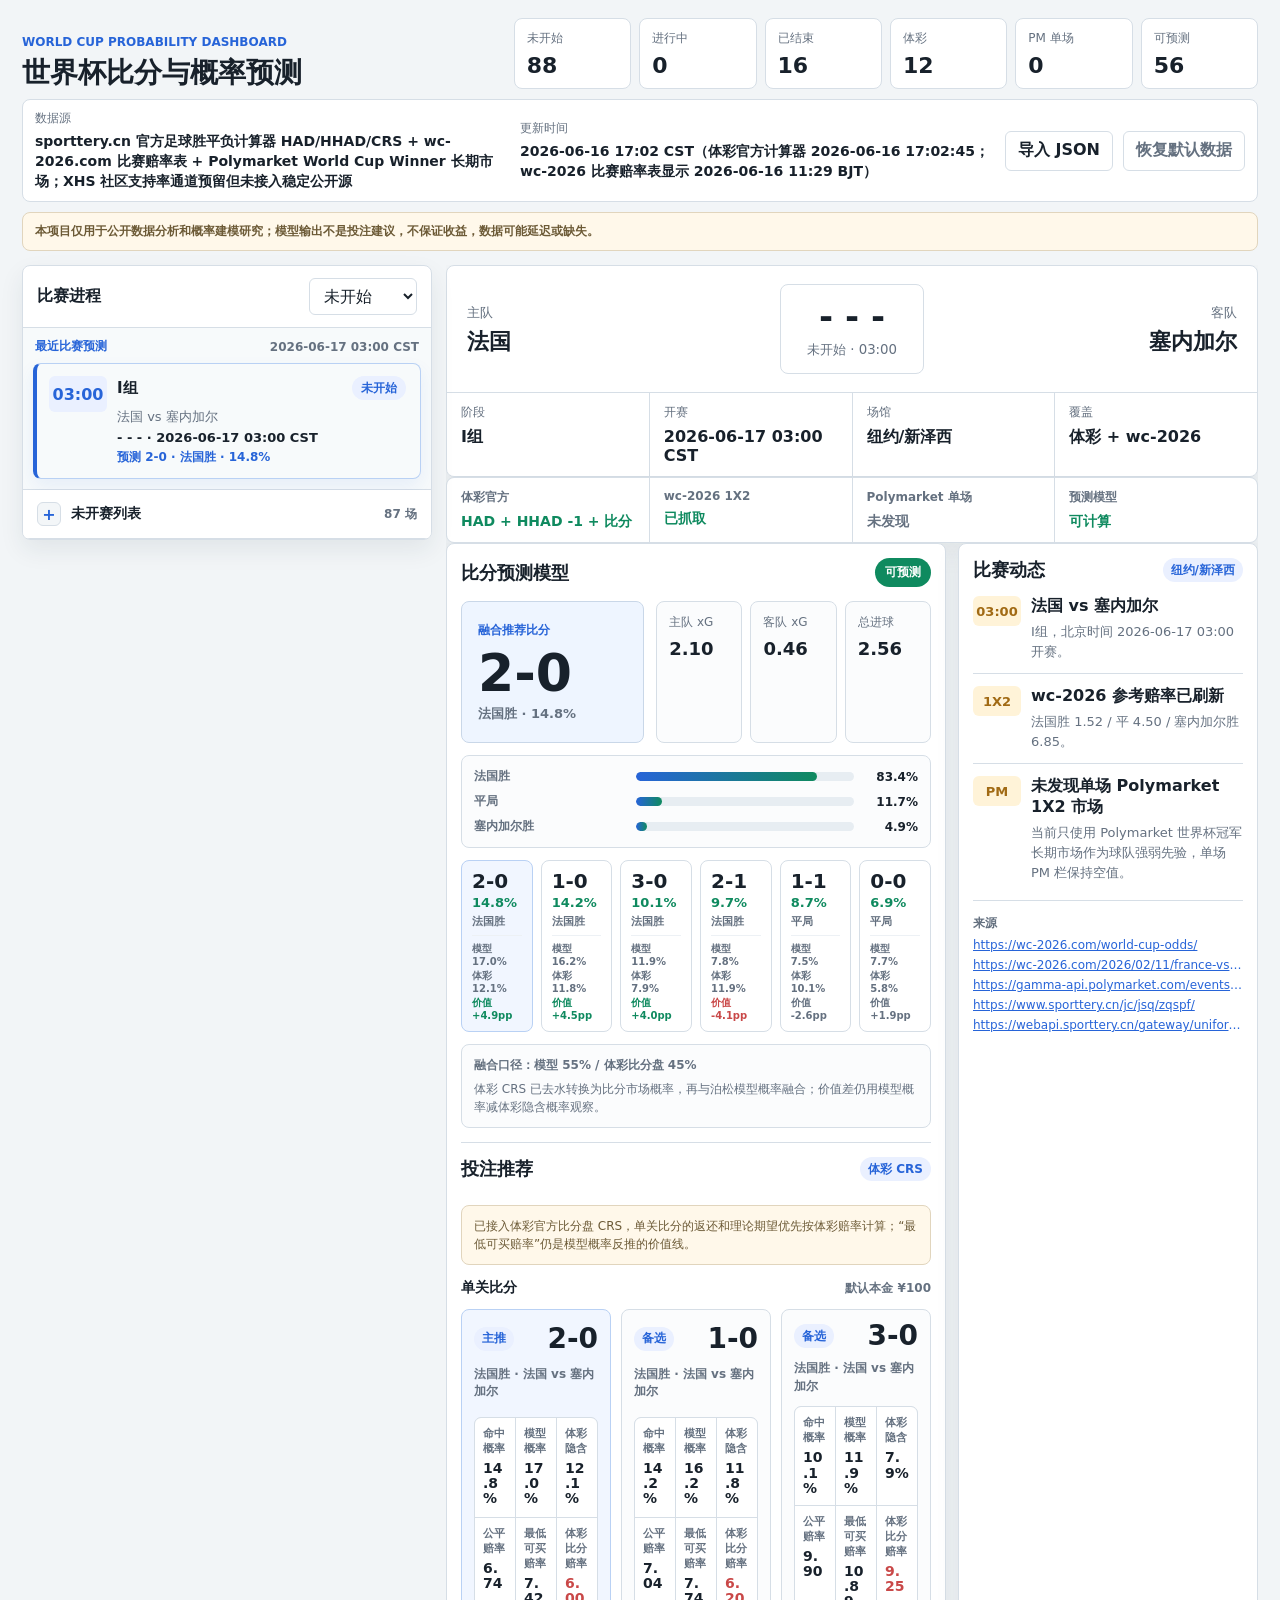
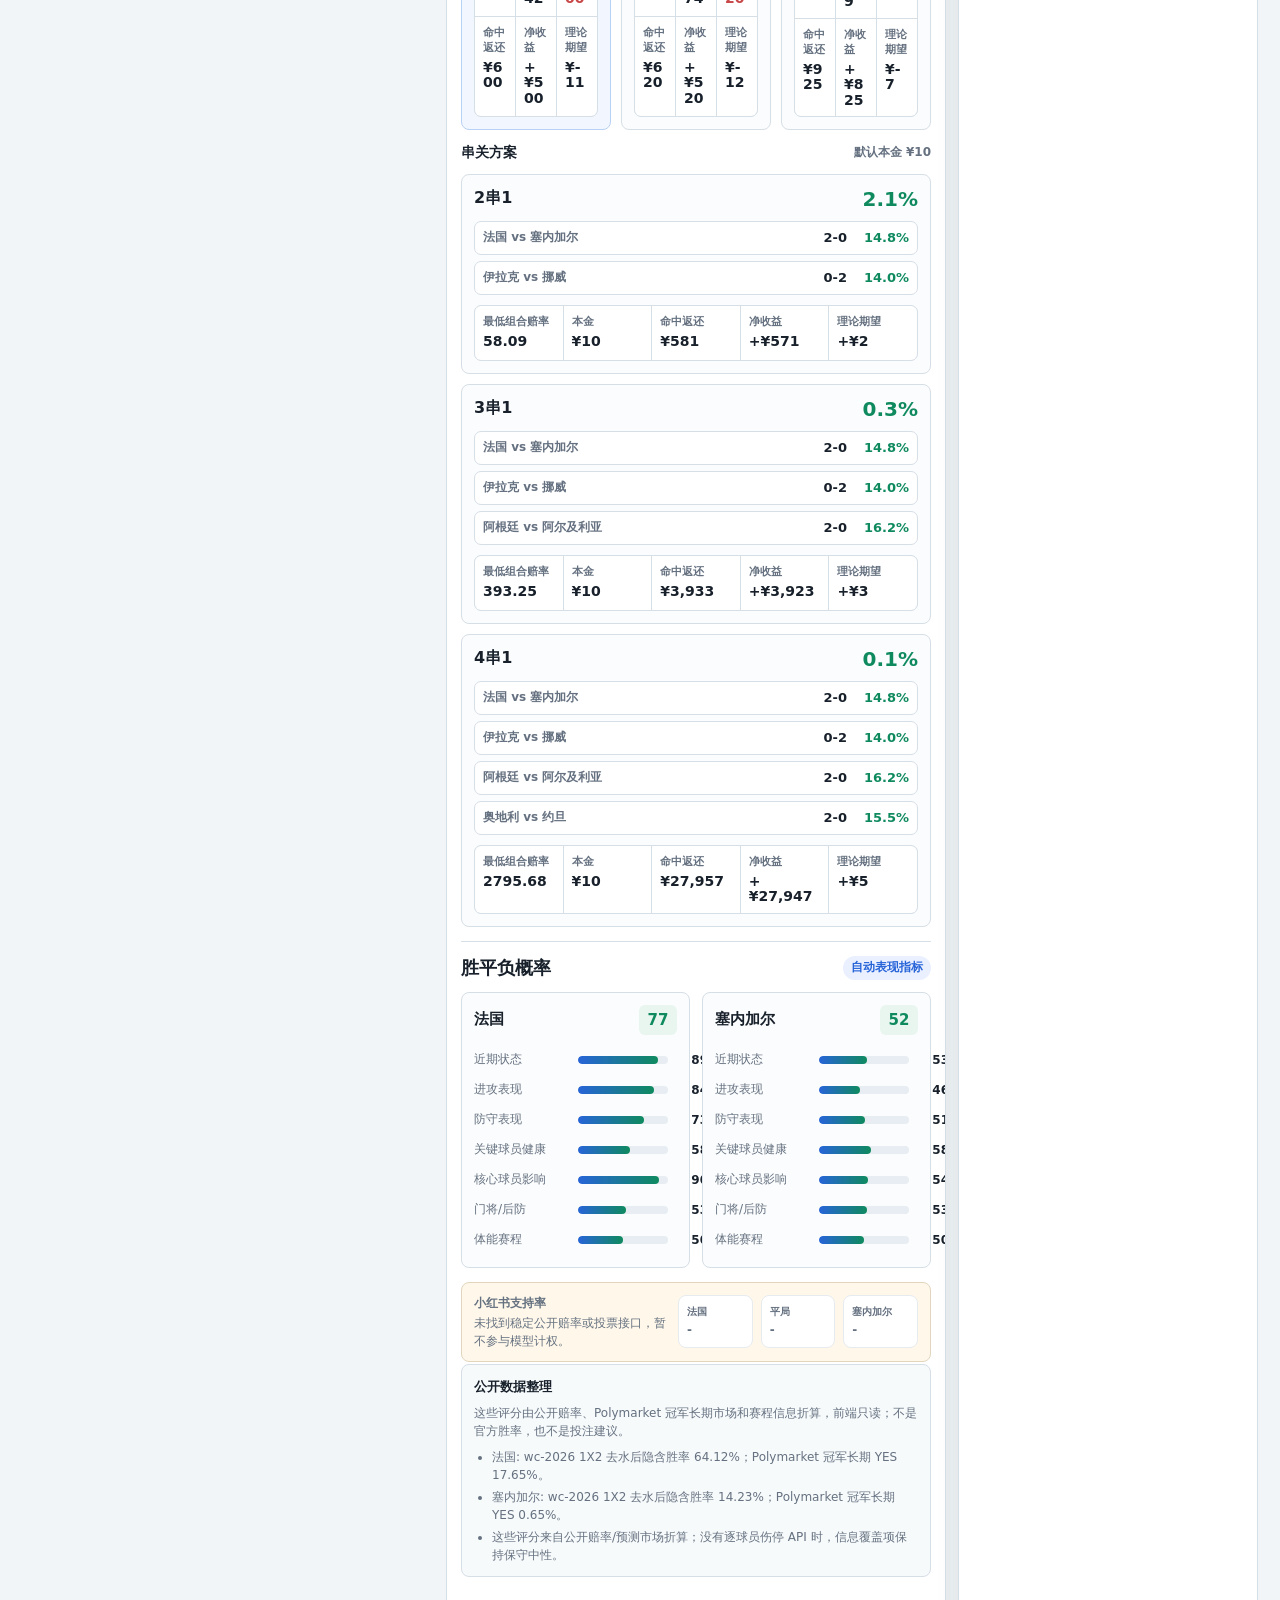
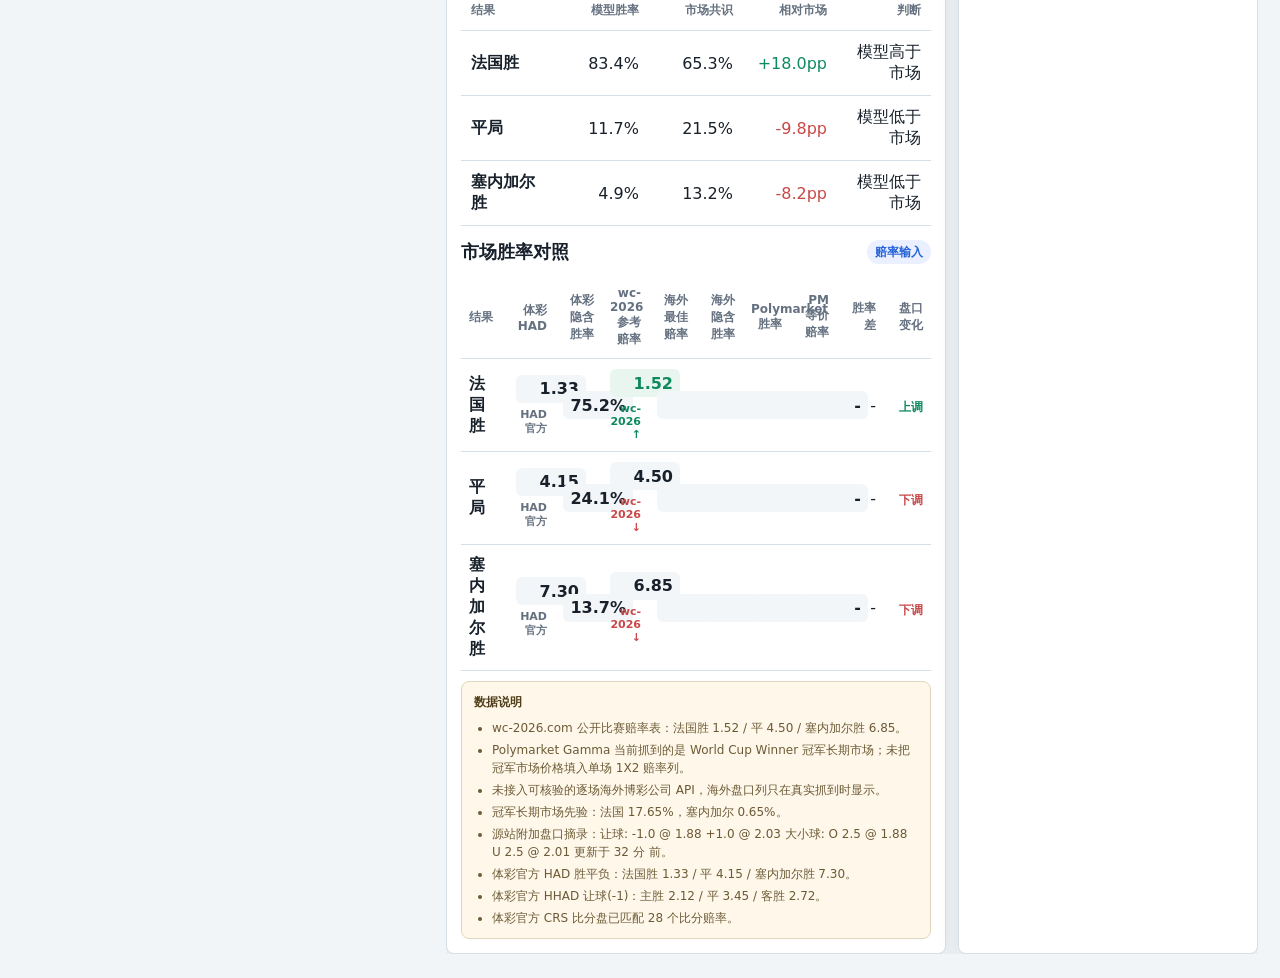
==== web/index.html @ f383c1de "Initial World Cup probability dashboard" ====
<!doctype html>
<html lang="zh-CN">
  <head>
    <meta charset="utf-8" />
    <meta name="viewport" content="width=device-width, initial-scale=1" />
    <title>世界杯概率预测看板</title>
    <link rel="stylesheet" href="./styles.css?v=20260616-blended-score" />
  </head>
  <body>
    <main class="shell">
      <section class="topbar" aria-label="总览">
        <div>
          <p class="eyebrow">World Cup Probability Dashboard</p>
          <h1>世界杯比分与概率预测</h1>
        </div>
        <div class="summary-grid" id="summaryGrid"></div>
      </section>

      <section class="source-bar" aria-label="数据源">
        <div>
          <span>数据源</span>
          <strong id="sourceName">未载入真实数据</strong>
        </div>
        <div>
          <span>更新时间</span>
          <strong id="lastUpdated">-</strong>
        </div>
        <label class="file-button">
          导入 JSON
          <input id="dataFile" type="file" accept="application/json,.json" />
        </label>
        <button class="ghost-button" id="clearData" type="button">恢复默认数据</button>
      </section>

      <section class="disclaimer" aria-label="免责声明">
        本项目仅用于公开数据分析和概率建模研究；模型输出不是投注建议，不保证收益，数据可能延迟或缺失。
      </section>

      <section class="workspace">
        <aside class="match-list" aria-label="比赛列表">
          <div class="panel-heading">
            <h2>比赛进程</h2>
            <select id="statusFilter" aria-label="按状态筛选">
              <option value="all">全部</option>
              <option value="live">进行中</option>
              <option value="upcoming">未开始</option>
              <option value="finished">已结束</option>
            </select>
          </div>
          <div id="matchList" class="match-list-body"></div>
        </aside>

        <section class="detail" aria-live="polite">
          <div id="matchDetail"></div>
        </section>
      </section>
    </main>

    <script src="./data/matches.js?v=20260616-blended-score"></script>
    <script src="./app.js?v=20260616-blended-score"></script>
  </body>
</html>
---- web/styles.css ----
:root {
  color-scheme: light;
  --ink: #18212b;
  --muted: #657180;
  --line: #d6dee6;
  --panel: #ffffff;
  --page: #f2f5f7;
  --green: #0f8a5f;
  --red: #c94848;
  --blue: #2764d8;
  --gold: #a16a14;
  --shadow: 0 10px 24px rgba(27, 45, 62, 0.08);
}

* {
  box-sizing: border-box;
}

body {
  margin: 0;
  min-width: 320px;
  color: var(--ink);
  background: var(--page);
  font-family:
    Inter, ui-sans-serif, system-ui, -apple-system, BlinkMacSystemFont, "Segoe UI",
    "PingFang SC", "Microsoft YaHei", sans-serif;
}

button,
select {
  font: inherit;
}

.shell {
  width: min(1500px, 100%);
  margin: 0 auto;
  padding: 18px 22px 24px;
}

.topbar {
  display: grid;
  grid-template-columns: minmax(300px, 0.78fr) minmax(520px, 1.22fr);
  gap: 16px;
  align-items: end;
  margin-bottom: 10px;
}

.eyebrow {
  margin: 0 0 8px;
  color: var(--blue);
  font-size: 12px;
  font-weight: 800;
  letter-spacing: 0;
  text-transform: uppercase;
}

h1,
h2,
h3,
p {
  margin-top: 0;
}

h1 {
  margin-bottom: 0;
  font-size: 28px;
  line-height: 1.15;
  letter-spacing: 0;
}

.summary-grid {
  display: grid;
  grid-template-columns: repeat(6, minmax(0, 1fr));
  gap: 8px;
}

.summary-item {
  min-height: 68px;
  padding: 11px 12px;
  border: 1px solid var(--line);
  border-radius: 8px;
  background: white;
}

.summary-item span {
  display: block;
  margin-bottom: 8px;
  color: var(--muted);
  font-size: 12px;
}

.summary-item strong {
  font-size: 22px;
  line-height: 1;
}

.source-bar {
  display: grid;
  grid-template-columns: minmax(180px, 1fr) minmax(180px, 1fr) auto auto;
  gap: 10px;
  align-items: center;
  margin-bottom: 14px;
  padding: 10px 12px;
  border: 1px solid var(--line);
  border-radius: 8px;
  background: white;
}

.source-bar span {
  display: block;
  margin-bottom: 4px;
  color: var(--muted);
  font-size: 12px;
}

.source-bar strong {
  font-size: 14px;
}

.disclaimer {
  margin: -4px 0 14px;
  padding: 10px 12px;
  border: 1px solid #e1d5bd;
  border-radius: 8px;
  background: #fff8ea;
  color: #6c5a36;
  font-size: 12px;
  font-weight: 700;
  line-height: 1.45;
}

.file-button,
.ghost-button {
  display: inline-flex;
  align-items: center;
  justify-content: center;
  min-height: 40px;
  padding: 8px 12px;
  border: 1px solid var(--line);
  border-radius: 6px;
  color: var(--ink);
  background: white;
  font-weight: 800;
  cursor: pointer;
}

.file-button input {
  position: absolute;
  width: 1px;
  height: 1px;
  overflow: hidden;
  clip: rect(0 0 0 0);
  clip-path: inset(50%);
  opacity: 0;
  pointer-events: none;
  white-space: nowrap;
}

.ghost-button {
  color: var(--muted);
}

.workspace {
  display: grid;
  grid-template-columns: 410px minmax(0, 1fr);
  gap: 14px;
  align-items: start;
  min-width: 0;
}

.match-list,
.detail-card,
.odds-panel,
.timeline-panel {
  border: 1px solid var(--line);
  border-radius: 8px;
  background: var(--panel);
  box-shadow: var(--shadow);
}

.match-list {
  position: sticky;
  top: 18px;
  overflow: hidden;
}

.panel-heading {
  display: flex;
  align-items: center;
  justify-content: space-between;
  gap: 12px;
  padding: 12px 14px;
  border-bottom: 1px solid var(--line);
}

.panel-heading h2 {
  margin: 0;
  font-size: 16px;
}

select {
  min-width: 108px;
  padding: 7px 28px 7px 10px;
  border: 1px solid var(--line);
  border-radius: 6px;
  color: var(--ink);
  background: white;
}

.match-list-body {
  display: grid;
  max-height: calc(100vh - 158px);
  overflow: auto;
}

.pinned-list-block {
  display: grid;
  gap: 8px;
  padding: 10px;
  border-bottom: 1px solid var(--line);
  background: #f7fafb;
}

.pinned-list-label {
  display: flex;
  align-items: center;
  justify-content: space-between;
  gap: 10px;
  padding: 0 2px;
}

.pinned-list-label span {
  color: var(--blue);
  font-size: 12px;
  font-weight: 900;
}

.pinned-list-label strong {
  overflow: hidden;
  color: var(--muted);
  font-size: 12px;
  font-weight: 800;
  text-overflow: ellipsis;
  white-space: nowrap;
}

.match-row {
  display: grid;
  grid-template-columns: 58px 1fr;
  gap: 10px;
  width: 100%;
  min-height: 92px;
  padding: 12px 14px;
  border: 0;
  border-bottom: 1px solid var(--line);
  color: inherit;
  background: white;
  text-align: left;
  cursor: pointer;
}

.pinned-list-block .match-row {
  overflow: hidden;
  border: 1px solid #b9d1f4;
  border-radius: 8px;
  box-shadow: 0 8px 18px rgba(39, 100, 216, 0.08);
}

.match-row.pinned-prediction {
  background: #f1f6ff;
}

.match-row:hover,
.match-row.active {
  background: #f7fafb;
}

.match-row.active {
  border-left: 4px solid var(--blue);
  padding-left: 12px;
}

.minute {
  display: grid;
  place-items: center;
  align-self: start;
  min-height: 36px;
  border-radius: 6px;
  color: white;
  background: var(--ink);
  font-weight: 800;
}

.minute.live {
  background: var(--green);
}

.minute.upcoming {
  color: var(--blue);
  background: #eaf0ff;
}

.minute.finished {
  background: #727d87;
}

.row-title {
  display: flex;
  align-items: center;
  justify-content: space-between;
  gap: 12px;
  margin-bottom: 8px;
}

.row-title strong {
  font-size: 15px;
}

.tag {
  display: inline-flex;
  align-items: center;
  justify-content: center;
  min-width: 54px;
  min-height: 24px;
  padding: 3px 8px;
  border-radius: 999px;
  color: var(--blue);
  background: #eaf0ff;
  font-size: 12px;
  font-weight: 800;
}

.tag.live {
  color: var(--green);
  background: #e8f6ef;
}

.tag.finished {
  color: #59636d;
  background: #edf0f2;
}

.teams {
  display: grid;
  gap: 4px;
  color: var(--muted);
  font-size: 13px;
}

.score-mini {
  color: var(--ink);
  font-weight: 800;
}

.odds-status {
  color: var(--green);
  font-size: 12px;
  font-weight: 900;
}

.odds-status.missing {
  color: var(--muted);
}

.odds-status.partial {
  color: var(--gold);
}

.prediction-mini {
  color: var(--blue);
  font-size: 12px;
  font-weight: 900;
}

.match-fold {
  border-bottom: 1px solid var(--line);
  background: white;
}

.match-fold summary {
  display: flex;
  align-items: center;
  justify-content: space-between;
  gap: 10px;
  min-height: 48px;
  padding: 12px 14px;
  color: var(--ink);
  cursor: pointer;
  list-style: none;
}

.match-fold summary::-webkit-details-marker {
  display: none;
}

.match-fold summary::before {
  content: "+";
  display: inline-grid;
  place-items: center;
  width: 22px;
  height: 22px;
  border: 1px solid var(--line);
  border-radius: 6px;
  color: var(--blue);
  background: #f3f6f8;
  font-weight: 900;
}

.match-fold[open] summary::before {
  content: "-";
}

.match-fold summary span {
  flex: 1;
  font-size: 14px;
  font-weight: 900;
}

.match-fold summary strong {
  color: var(--muted);
  font-size: 12px;
}

.match-fold-body {
  display: grid;
  border-top: 1px solid var(--line);
}

.detail {
  display: grid;
  gap: 16px;
  min-width: 0;
  overflow: hidden;
}

.detail-card {
  overflow: hidden;
}

.detail-head {
  display: grid;
  grid-template-columns: 1fr auto 1fr;
  align-items: center;
  gap: 18px;
  padding: 18px 20px;
  border-bottom: 1px solid var(--line);
}

.team {
  display: grid;
  gap: 8px;
}

.team.away {
  text-align: right;
}

.team span {
  color: var(--muted);
  font-size: 13px;
}

.team strong {
  font-size: 22px;
  line-height: 1.1;
}

.scorebox {
  min-width: 144px;
  padding: 14px;
  border: 1px solid var(--line);
  border-radius: 8px;
  text-align: center;
}

.score {
  font-size: 34px;
  line-height: 1;
  font-weight: 900;
}

.scorebox small {
  display: block;
  margin-top: 8px;
  color: var(--muted);
}

.detail-meta {
  display: grid;
  grid-template-columns: repeat(4, minmax(0, 1fr));
  gap: 1px;
  background: var(--line);
}

.meta-item {
  min-height: 64px;
  padding: 11px 14px;
  background: white;
}

.meta-item span {
  display: block;
  margin-bottom: 6px;
  color: var(--muted);
  font-size: 12px;
}

.meta-item strong {
  font-size: 16px;
}

.content-grid {
  display: grid;
  grid-template-columns: minmax(0, 1.38fr) minmax(300px, 0.62fr);
  gap: 12px;
  min-width: 0;
  overflow: hidden;
}

.odds-panel,
.timeline-panel {
  padding: 14px;
  min-width: 0;
  overflow: hidden;
}

.odds-scroll {
  width: 100%;
  max-width: 100%;
  overflow-x: auto;
  contain: inline-size;
}

.section-title {
  display: flex;
  align-items: center;
  justify-content: space-between;
  gap: 12px;
  margin-bottom: 14px;
}

.section-title h2 {
  margin: 0;
  font-size: 18px;
}

.arb-pill {
  padding: 6px 10px;
  border-radius: 999px;
  color: white;
  background: var(--green);
  font-size: 12px;
  font-weight: 900;
}

.arb-pill.bad {
  background: var(--red);
}

.arb-pill.muted {
  color: var(--muted);
  background: #edf1f4;
}

.coverage-strip {
  display: grid;
  grid-template-columns: repeat(4, minmax(0, 1fr));
  gap: 1px;
  overflow: hidden;
  border: 1px solid var(--line);
  border-radius: 8px;
  background: var(--line);
  box-shadow: var(--shadow);
}

.coverage-item {
  min-height: 58px;
  padding: 11px 14px;
  background: white;
}

.coverage-item span {
  display: block;
  margin-bottom: 5px;
  color: var(--muted);
  font-size: 12px;
  font-weight: 700;
}

.coverage-item strong {
  font-size: 14px;
}

.coverage-item.ok strong {
  color: var(--green);
}

.coverage-item.missing strong {
  color: var(--muted);
}

.odds-table {
  width: 100%;
  border-collapse: collapse;
  table-layout: fixed;
}

.odds-table th,
.odds-table td {
  padding: 10px 8px;
  border-bottom: 1px solid var(--line);
  text-align: right;
  vertical-align: middle;
}

.odds-table th:first-child,
.odds-table td:first-child {
  text-align: left;
}

.odds-table th {
  color: var(--muted);
  font-size: 12px;
  font-weight: 800;
}

.odds-value {
  display: inline-flex;
  align-items: center;
  justify-content: flex-end;
  min-width: 70px;
  min-height: 28px;
  padding: 4px 7px;
  border-radius: 6px;
  background: #f3f6f8;
  font-weight: 900;
}

.book-line {
  display: block;
  margin-top: 5px;
  color: var(--muted);
  font-size: 11px;
  font-weight: 700;
}

.best {
  color: var(--green);
  background: #e8f6ef;
}

.stale {
  color: var(--muted);
  background: #edf0f2;
  text-decoration: line-through;
}

.movement {
  display: block;
  margin-top: 5px;
  font-size: 12px;
  font-weight: 800;
}

.up {
  color: var(--green);
}

.down {
  color: var(--red);
}

.arb-grid {
  display: grid;
  grid-template-columns: repeat(3, minmax(0, 1fr));
  gap: 10px;
  margin-top: 16px;
}

.model-panel {
  margin-top: 14px;
  padding-top: 14px;
  border-top: 1px solid var(--line);
}

.section-title.compact {
  margin-bottom: 12px;
}

.odds-heading {
  margin-top: 14px;
}

.score-prediction {
  display: grid;
  gap: 12px;
}

.score-forecast-main {
  display: grid;
  grid-template-columns: minmax(180px, 0.8fr) minmax(260px, 1.2fr);
  gap: 12px;
  align-items: stretch;
}

.score-forecast-main > div:first-child {
  display: grid;
  align-content: center;
  min-height: 142px;
  padding: 16px;
  border: 1px solid #c9d7e8;
  border-radius: 8px;
  background: #eef5ff;
}

.forecast-label {
  color: var(--blue);
  font-size: 12px;
  font-weight: 900;
}

.score-forecast-main > div:first-child strong {
  margin: 8px 0 6px;
  font-size: 52px;
  line-height: 1;
  font-weight: 900;
}

.score-forecast-main > div:first-child small {
  color: var(--muted);
  font-size: 13px;
  font-weight: 800;
}

.goal-expectation {
  display: grid;
  grid-template-columns: repeat(3, minmax(0, 1fr));
  gap: 8px;
}

.probability-bars {
  display: grid;
  gap: 8px;
  padding: 12px;
  border: 1px solid var(--line);
  border-radius: 8px;
  background: #fbfcfd;
}

.prob-row {
  display: grid;
  grid-template-columns: minmax(86px, 0.7fr) minmax(120px, 1fr) 54px;
  gap: 10px;
  align-items: center;
  font-size: 12px;
}

.prob-row span:first-child {
  color: var(--muted);
  font-weight: 800;
}

.prob-row strong {
  text-align: right;
}

.prob-track {
  height: 9px;
  overflow: hidden;
  border-radius: 999px;
  background: #e7edf2;
}

.prob-track span {
  display: block;
  height: 100%;
  border-radius: inherit;
  background: linear-gradient(90deg, var(--blue), var(--green));
}

.score-grid {
  display: grid;
  grid-template-columns: repeat(6, minmax(0, 1fr));
  gap: 8px;
}

.score-tile {
  display: grid;
  gap: 4px;
  min-height: 116px;
  padding: 10px;
  border: 1px solid var(--line);
  border-radius: 8px;
  background: white;
}

.score-tile.primary {
  border-color: #b9d1f4;
  background: #f1f6ff;
}

.score-tile strong {
  font-size: 20px;
  line-height: 1;
}

.score-tile span {
  color: var(--green);
  font-size: 13px;
  font-weight: 900;
}

.score-tile small {
  color: var(--muted);
  font-size: 11px;
  font-weight: 800;
}

.score-sources {
  display: grid;
  gap: 2px;
  margin-top: 2px;
  padding-top: 6px;
  border-top: 1px solid #edf1f5;
}

.score-sources em {
  color: var(--muted);
  font-size: 10px;
  font-style: normal;
  font-weight: 800;
}

.score-sources em.up {
  color: var(--green);
}

.score-sources em.down {
  color: var(--red);
}

.score-blend-note,
.community-panel {
  display: grid;
  gap: 6px;
  padding: 11px 12px;
  border: 1px solid var(--line);
  border-radius: 8px;
  background: #fbfcfd;
  color: var(--muted);
  font-size: 12px;
  line-height: 1.5;
}

.score-blend-note strong,
.community-panel strong {
  color: var(--text);
}

.community-panel {
  grid-template-columns: minmax(180px, 1fr) minmax(240px, 1fr);
  align-items: center;
}

.community-panel.missing {
  background: #fff8ea;
  border-color: #e1d5bd;
}

.community-panel > div:first-child {
  display: grid;
  gap: 2px;
}

.community-stats {
  display: grid;
  grid-template-columns: repeat(3, minmax(0, 1fr));
  gap: 8px;
}

.community-stats span {
  display: grid;
  gap: 2px;
  padding: 8px;
  border: 1px solid #e6ebf0;
  border-radius: 8px;
  background: white;
}

.community-stats em {
  overflow: hidden;
  color: var(--muted);
  font-size: 10px;
  font-style: normal;
  font-weight: 900;
  text-overflow: ellipsis;
  white-space: nowrap;
}

.bet-panel {
  display: grid;
  gap: 12px;
  margin-top: 14px;
  padding-top: 14px;
  border-top: 1px solid var(--line);
}

.bet-warning {
  padding: 11px 12px;
  border: 1px solid #e1d5bd;
  border-radius: 8px;
  background: #fff8ea;
  color: #6c5a36;
  font-size: 12px;
  line-height: 1.5;
}

.bet-subtitle {
  display: flex;
  align-items: center;
  justify-content: space-between;
  gap: 10px;
  margin-top: 2px;
}

.bet-subtitle strong {
  font-size: 14px;
}

.bet-subtitle span {
  color: var(--muted);
  font-size: 12px;
  font-weight: 800;
}

.bet-grid,
.parlay-grid {
  display: grid;
  grid-template-columns: repeat(3, minmax(0, 1fr));
  gap: 10px;
}

.bet-card,
.parlay-card {
  display: grid;
  gap: 10px;
  min-width: 0;
  padding: 12px;
  border: 1px solid var(--line);
  border-radius: 8px;
  background: #fbfcfd;
}

.bet-card.primary {
  border-color: #b9d1f4;
  background: #f1f6ff;
}

.bet-card-head,
.parlay-head {
  display: flex;
  align-items: center;
  justify-content: space-between;
  gap: 10px;
}

.bet-card-head span {
  display: inline-flex;
  align-items: center;
  min-height: 24px;
  padding: 3px 8px;
  border-radius: 999px;
  color: var(--blue);
  background: #eaf0ff;
  font-size: 12px;
  font-weight: 900;
}

.bet-card-head strong {
  font-size: 28px;
  line-height: 1;
}

.bet-card p {
  margin: 0;
  min-height: 36px;
  color: var(--muted);
  font-size: 12px;
  font-weight: 800;
  line-height: 1.45;
}

.bet-stats {
  display: grid;
  grid-template-columns: repeat(3, minmax(0, 1fr));
  gap: 1px;
  overflow: hidden;
  border: 1px solid var(--line);
  border-radius: 7px;
  background: var(--line);
}

.bet-stats.compact {
  grid-template-columns: repeat(5, minmax(0, 1fr));
}

.bet-stats div {
  min-width: 0;
  min-height: 54px;
  padding: 8px;
  background: white;
}

.bet-stats span {
  display: block;
  margin-bottom: 5px;
  color: var(--muted);
  font-size: 11px;
  font-weight: 800;
}

.bet-stats strong {
  display: block;
  overflow-wrap: anywhere;
  font-size: 14px;
  line-height: 1.1;
}

.bet-stats .up strong {
  color: var(--green);
}

.bet-stats .down strong {
  color: var(--red);
}

.parlay-card {
  grid-column: span 3;
}

.parlay-head h3 {
  margin: 0;
  font-size: 16px;
}

.parlay-head strong {
  color: var(--green);
  font-size: 20px;
}

.parlay-legs {
  display: grid;
  gap: 6px;
}

.parlay-leg {
  display: grid;
  grid-template-columns: minmax(130px, 1fr) 52px 54px;
  gap: 8px;
  align-items: center;
  min-height: 34px;
  padding: 7px 8px;
  border: 1px solid var(--line);
  border-radius: 7px;
  background: white;
}

.parlay-leg span {
  overflow: hidden;
  color: var(--muted);
  font-size: 12px;
  font-weight: 800;
  text-overflow: ellipsis;
  white-space: nowrap;
}

.parlay-leg strong,
.parlay-leg em {
  font-style: normal;
  font-size: 13px;
  font-weight: 900;
  text-align: right;
}

.parlay-leg em {
  color: var(--green);
}

.empty-prediction {
  border: 1px solid var(--line);
  border-radius: 8px;
  background: #fbfcfd;
}

.model-grid {
  display: grid;
  grid-template-columns: repeat(2, minmax(0, 1fr));
  gap: 12px;
  margin-bottom: 14px;
}

.model-side {
  padding: 12px;
  border: 1px solid var(--line);
  border-radius: 8px;
  background: #fbfcfd;
}

.model-side-head {
  display: flex;
  align-items: center;
  justify-content: space-between;
  gap: 10px;
  margin-bottom: 10px;
}

.model-side-head h3 {
  margin: 0;
  font-size: 15px;
}

.model-side-head strong {
  display: inline-grid;
  place-items: center;
  min-width: 38px;
  min-height: 30px;
  border-radius: 6px;
  color: var(--green);
  background: #e8f6ef;
  font-size: 15px;
}

.score-row {
  display: grid;
  grid-template-columns: minmax(96px, 1fr) minmax(90px, 1.2fr) 32px;
  gap: 8px;
  align-items: center;
  min-height: 30px;
  color: var(--muted);
  font-size: 12px;
}

.score-row strong {
  color: var(--ink);
  text-align: right;
}

.score-track {
  display: block;
  height: 8px;
  width: 100%;
  overflow: hidden;
  border-radius: 999px;
  background: #e7edf2;
}

.score-track span {
  display: block;
  height: 100%;
  border-radius: inherit;
  background: linear-gradient(90deg, var(--blue), var(--green));
}

.model-note-box {
  display: grid;
  gap: 8px;
  margin: 2px 0 14px;
  padding: 12px;
  border: 1px solid var(--line);
  border-radius: 8px;
  background: #f7fafb;
  color: var(--muted);
  font-size: 12px;
  line-height: 1.5;
}

.market-note-box {
  display: grid;
  gap: 8px;
  margin: 10px 0 0;
  padding: 11px 12px;
  border: 1px solid #e1d5bd;
  border-radius: 8px;
  background: #fff8ea;
  color: #6c5a36;
  font-size: 12px;
  line-height: 1.5;
}

.market-note-box strong {
  color: #503f1a;
}

.market-note-box ul {
  display: grid;
  gap: 4px;
  margin: 0;
  padding-left: 18px;
}

.model-note-box strong {
  color: var(--ink);
  font-size: 13px;
}

.model-note-box ul {
  display: grid;
  gap: 4px;
  margin: 0;
  padding-left: 18px;
}

.model-table {
  width: 100%;
  border-collapse: collapse;
  table-layout: fixed;
}

.model-table th,
.model-table td {
  padding: 11px 10px;
  border-bottom: 1px solid var(--line);
  text-align: right;
}

.model-table th:first-child,
.model-table td:first-child {
  text-align: left;
}

.model-table th {
  color: var(--muted);
  font-size: 12px;
  font-weight: 800;
}

.metric {
  padding: 12px;
  border: 1px solid var(--line);
  border-radius: 8px;
  background: #fbfcfd;
}

.metric span {
  display: block;
  margin-bottom: 7px;
  color: var(--muted);
  font-size: 12px;
}

.metric strong {
  font-size: 18px;
}

.timeline {
  position: relative;
  display: grid;
  gap: 12px;
  margin-top: 4px;
}

.timeline-item {
  display: grid;
  grid-template-columns: 48px 1fr;
  gap: 10px;
  align-items: start;
  padding-bottom: 12px;
  border-bottom: 1px solid var(--line);
}

.timeline-item:last-child {
  padding-bottom: 0;
  border-bottom: 0;
}

.event-minute {
  display: inline-flex;
  align-items: center;
  justify-content: center;
  min-height: 30px;
  border-radius: 6px;
  color: var(--gold);
  background: #fff3d8;
  font-size: 13px;
  font-weight: 900;
}

.event-copy strong {
  display: block;
  margin-bottom: 4px;
}

.event-copy span {
  color: var(--muted);
  font-size: 13px;
}

.sources {
  display: grid;
  gap: 6px;
  margin-top: 18px;
  padding-top: 14px;
  border-top: 1px solid var(--line);
  font-size: 12px;
}

.sources span {
  color: var(--muted);
  font-weight: 800;
}

.sources a {
  max-width: 100%;
  overflow: hidden;
  color: var(--blue);
  text-overflow: ellipsis;
  white-space: nowrap;
}

.empty {
  padding: 24px;
  color: var(--muted);
  text-align: center;
}

.empty-state {
  padding: 28px;
  border: 1px solid var(--line);
  border-radius: 8px;
  background: var(--panel);
  box-shadow: var(--shadow);
}

.empty-state h2 {
  margin-bottom: 10px;
  font-size: 22px;
}

.empty-state p {
  max-width: 760px;
  color: var(--muted);
  line-height: 1.6;
}

.empty-state code {
  display: block;
  max-width: 100%;
  overflow-x: auto;
  padding: 12px;
  border: 1px solid var(--line);
  border-radius: 8px;
  background: #f7fafb;
  color: #33404d;
  white-space: nowrap;
}

@media (max-width: 980px) {
  .shell {
    padding: 18px;
  }

  .topbar,
  .source-bar,
  .workspace,
  .content-grid,
  .community-panel,
  .score-forecast-main {
    grid-template-columns: 1fr;
  }

  .match-list {
    position: static;
  }

  .match-list-body {
    max-height: none;
  }
}

@media (max-width: 680px) {
  .summary-grid,
  .detail-meta,
  .coverage-strip,
  .arb-grid,
  .model-grid,
  .goal-expectation,
  .bet-grid,
  .score-grid {
    grid-template-columns: repeat(2, minmax(0, 1fr));
  }

  .parlay-grid,
  .bet-stats,
  .bet-stats.compact {
    grid-template-columns: 1fr;
  }

  .parlay-card {
    grid-column: auto;
  }

  .prob-row {
    grid-template-columns: minmax(74px, 0.7fr) minmax(96px, 1fr) 48px;
  }

  .detail-head {
    grid-template-columns: 1fr;
  }

  .team.away,
  .scorebox {
    text-align: left;
  }

  .odds-table {
    min-width: 840px;
  }

  .model-table {
    min-width: 620px;
  }

  .odds-scroll {
    overflow-x: auto;
  }
}
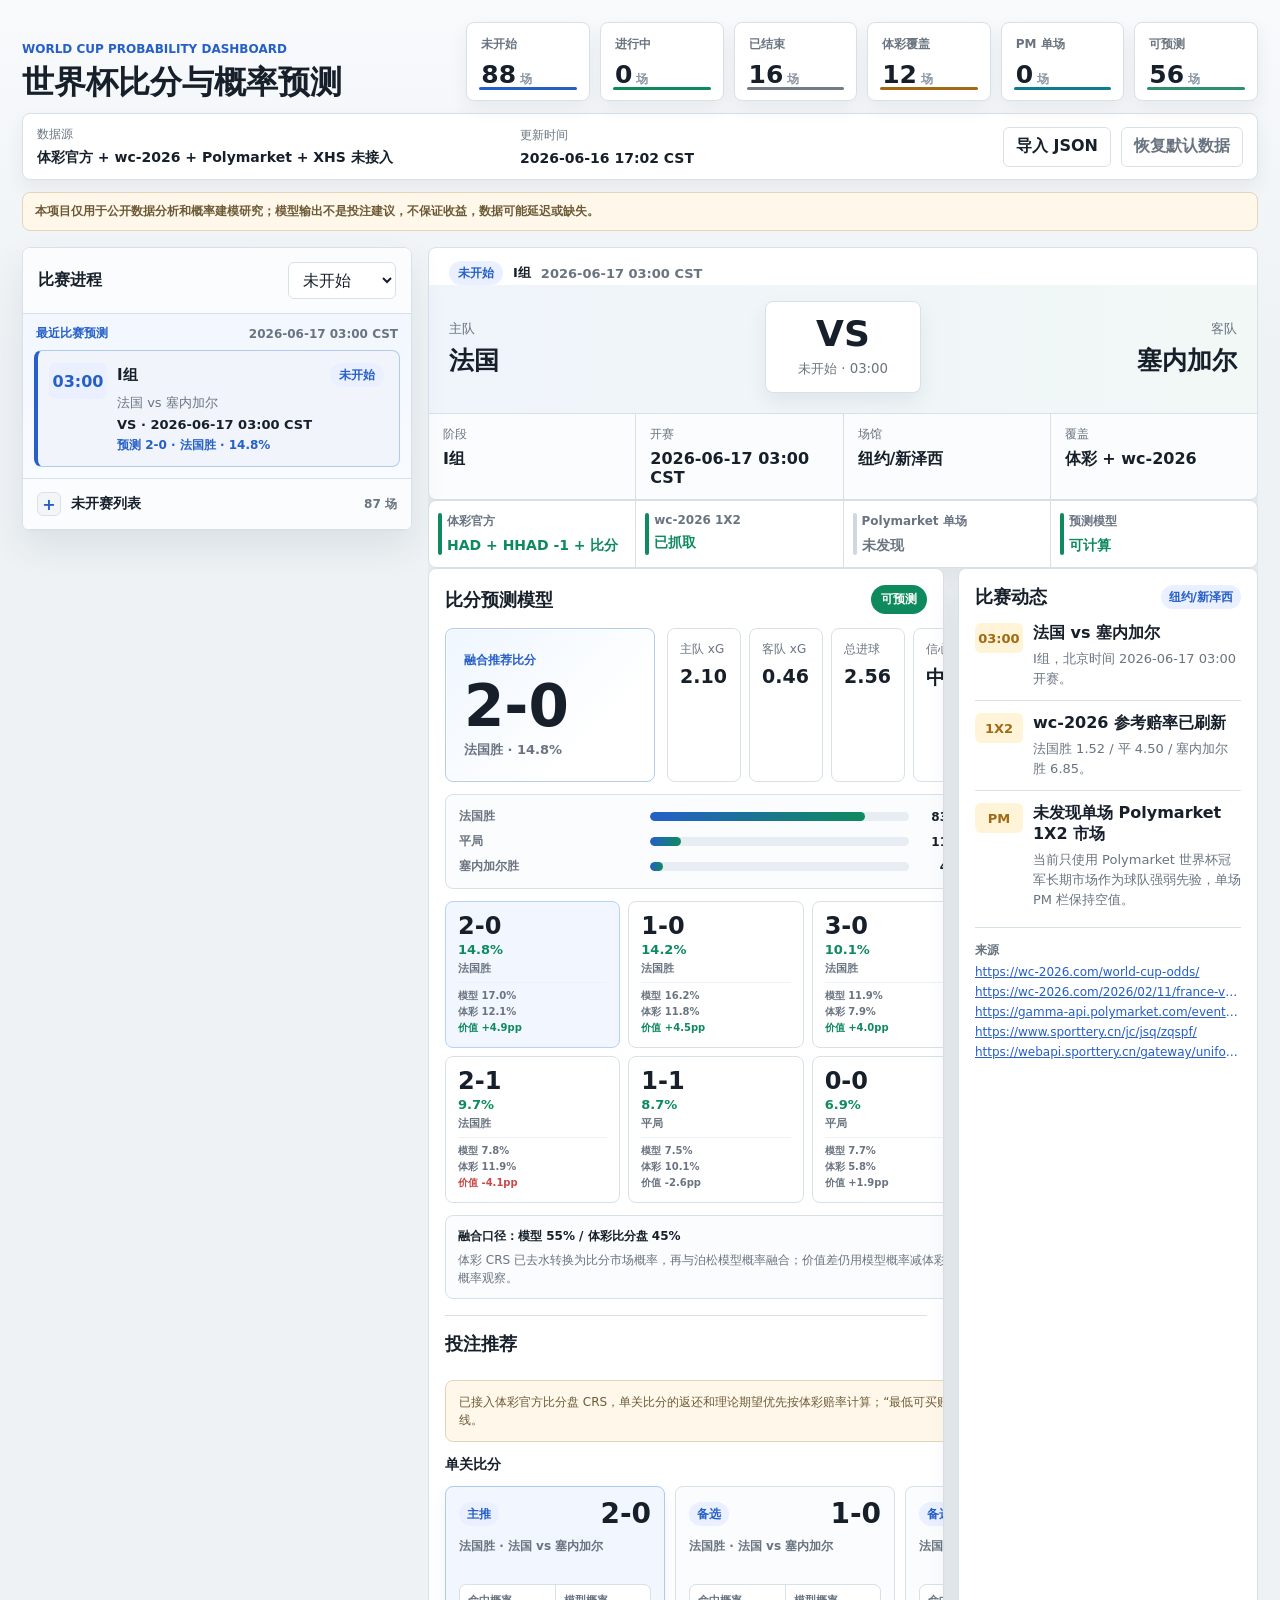
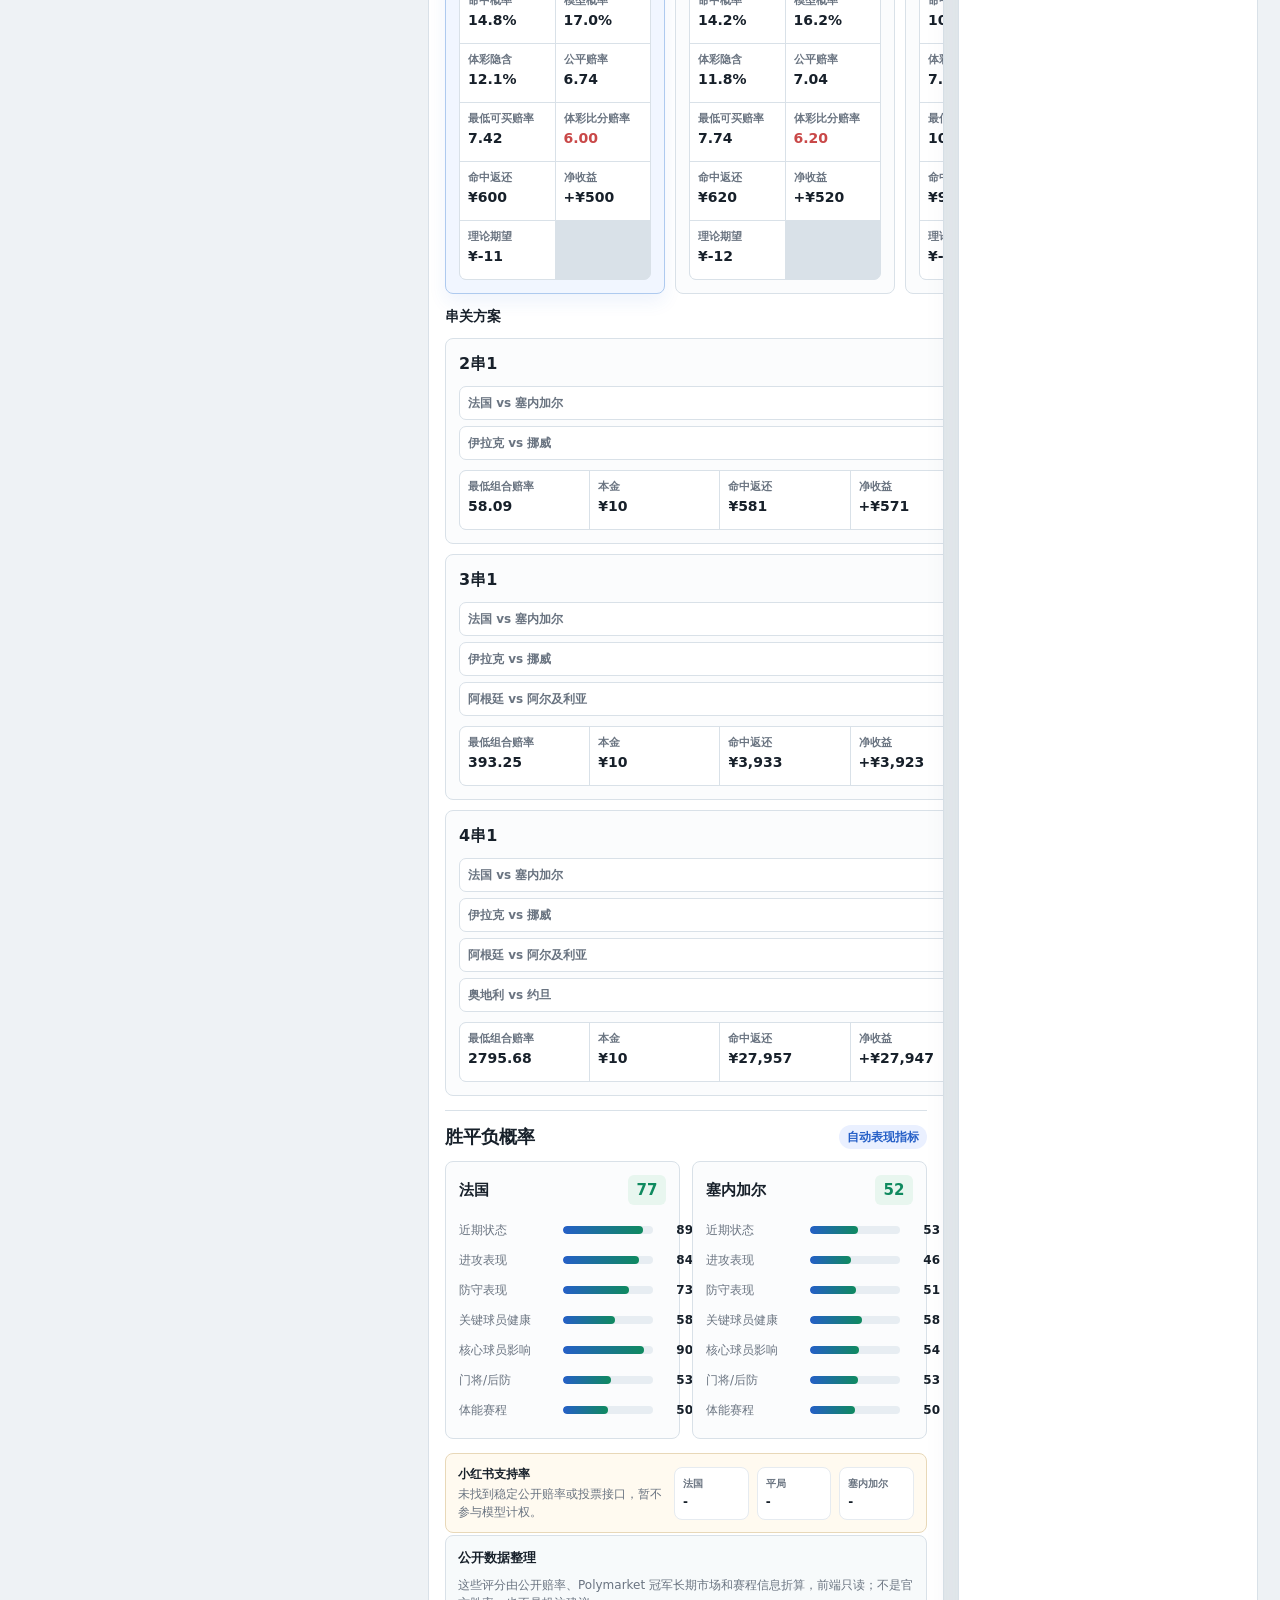
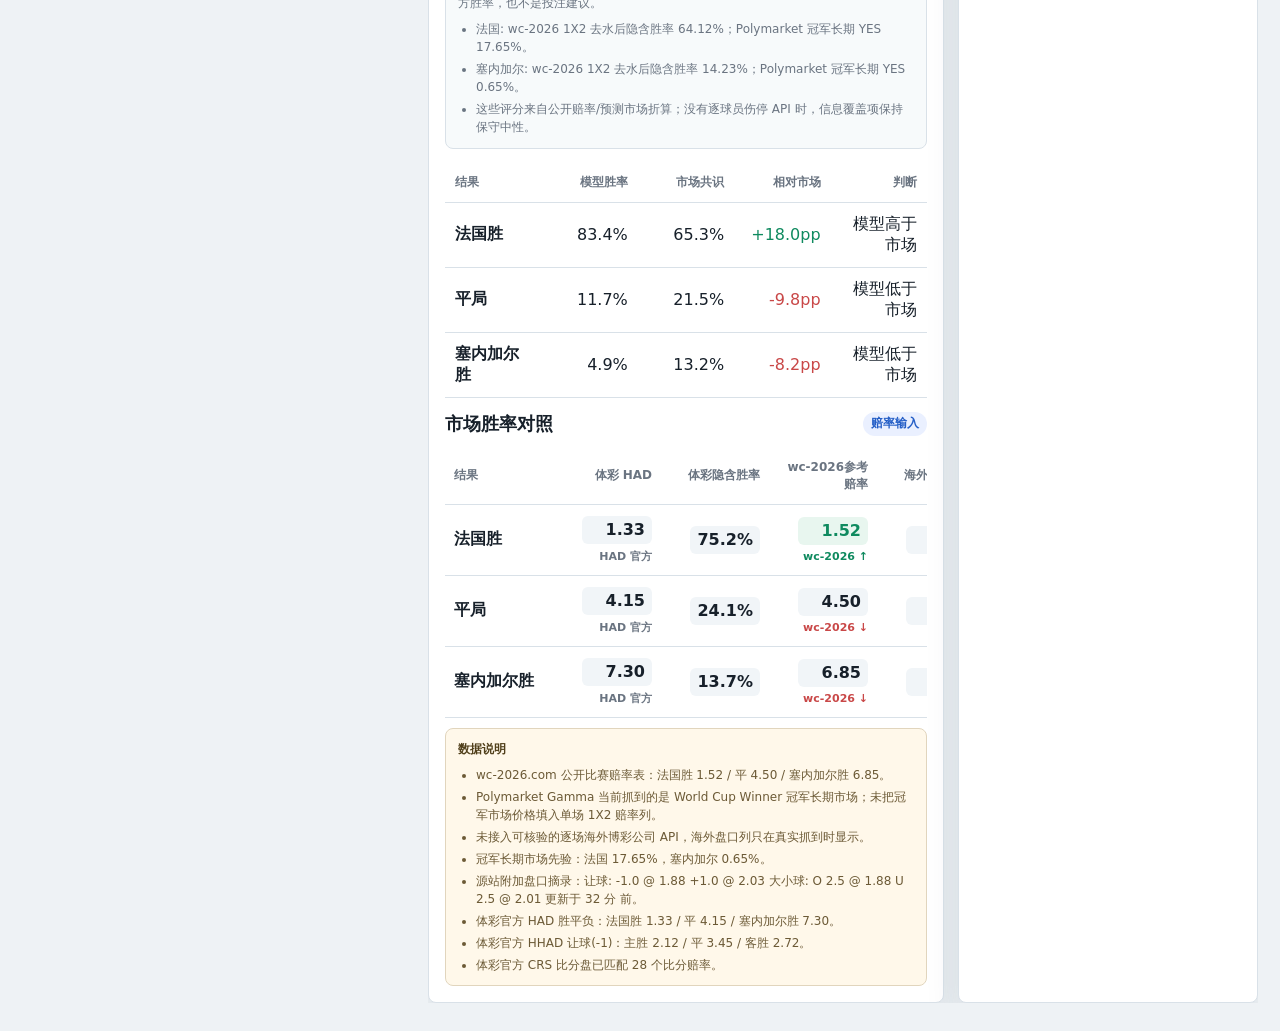
==== commit 858aac02: "Polish dashboard UI" ====
--- a/web/index.html
+++ b/web/index.html
@@ -4,7 +4,7 @@
     <meta charset="utf-8" />
     <meta name="viewport" content="width=device-width, initial-scale=1" />
     <title>世界杯概率预测看板</title>
-    <link rel="stylesheet" href="./styles.css?v=20260616-blended-score" />
+    <link rel="stylesheet" href="./styles.css?v=20260616-ui-polish" />
   </head>
   <body>
     <main class="shell">
@@ -56,7 +56,7 @@
       </section>
     </main>
 
-    <script src="./data/matches.js?v=20260616-blended-score"></script>
-    <script src="./app.js?v=20260616-blended-score"></script>
+    <script src="./data/matches.js?v=20260616-ui-polish"></script>
+    <script src="./app.js?v=20260616-ui-polish"></script>
   </body>
 </html>
--- a/web/styles.css
+++ b/web/styles.css
@@ -1,15 +1,21 @@
 :root {
   color-scheme: light;
-  --ink: #18212b;
-  --muted: #657180;
-  --line: #d6dee6;
+  --ink: #17202a;
+  --text: #17202a;
+  --muted: #6a7481;
+  --soft: #8a96a3;
+  --line: #d9e1e8;
+  --line-strong: #c5d0db;
   --panel: #ffffff;
-  --page: #f2f5f7;
+  --page: #eef2f5;
+  --surface: #f8fafc;
   --green: #0f8a5f;
   --red: #c94848;
-  --blue: #2764d8;
+  --blue: #255fc7;
+  --cyan: #0f7c91;
   --gold: #a16a14;
-  --shadow: 0 10px 24px rgba(27, 45, 62, 0.08);
+  --shadow: 0 16px 36px rgba(38, 57, 77, 0.09);
+  --shadow-soft: 0 8px 18px rgba(38, 57, 77, 0.07);
 }
 
 * {
@@ -20,7 +26,9 @@
   margin: 0;
   min-width: 320px;
   color: var(--ink);
-  background: var(--page);
+  background:
+    linear-gradient(180deg, #f8fafc 0, var(--page) 360px),
+    var(--page);
   font-family:
     Inter, ui-sans-serif, system-ui, -apple-system, BlinkMacSystemFont, "Segoe UI",
     "PingFang SC", "Microsoft YaHei", sans-serif;
@@ -34,15 +42,15 @@
 .shell {
   width: min(1500px, 100%);
   margin: 0 auto;
-  padding: 18px 22px 24px;
+  padding: 22px 22px 28px;
 }
 
 .topbar {
   display: grid;
-  grid-template-columns: minmax(300px, 0.78fr) minmax(520px, 1.22fr);
-  gap: 16px;
+  grid-template-columns: minmax(300px, 0.7fr) minmax(560px, 1.3fr);
+  gap: 18px;
   align-items: end;
-  margin-bottom: 10px;
+  margin-bottom: 12px;
 }
 
 .eyebrow {
@@ -63,7 +71,7 @@
 
 h1 {
   margin-bottom: 0;
-  font-size: 28px;
+  font-size: 32px;
   line-height: 1.15;
   letter-spacing: 0;
 }
@@ -71,27 +79,73 @@
 .summary-grid {
   display: grid;
   grid-template-columns: repeat(6, minmax(0, 1fr));
-  gap: 8px;
+  gap: 10px;
 }
 
 .summary-item {
-  min-height: 68px;
-  padding: 11px 12px;
+  position: relative;
+  min-height: 78px;
+  overflow: hidden;
+  padding: 13px 14px;
   border: 1px solid var(--line);
   border-radius: 8px;
   background: white;
+  box-shadow: var(--shadow-soft);
+}
+
+.summary-item::after {
+  content: "";
+  position: absolute;
+  inset: auto 12px 10px 12px;
+  height: 3px;
+  border-radius: 99px;
+  background: var(--line);
+}
+
+.summary-upcoming::after {
+  background: var(--blue);
+}
+
+.summary-live::after {
+  background: var(--green);
+}
+
+.summary-finished::after {
+  background: #727d87;
+}
+
+.summary-sporttery::after {
+  background: var(--gold);
+}
+
+.summary-polymarket::after {
+  background: var(--cyan);
+}
+
+.summary-model::after {
+  background: #2f8f71;
 }
 
 .summary-item span {
   display: block;
-  margin-bottom: 8px;
-  color: var(--muted);
-  font-size: 12px;
+  margin-bottom: 9px;
+  color: var(--muted);
+  font-size: 12px;
+  font-weight: 800;
 }
 
 .summary-item strong {
-  font-size: 22px;
+  display: flex;
+  align-items: baseline;
+  gap: 4px;
+  font-size: 25px;
   line-height: 1;
+}
+
+.summary-item small {
+  color: var(--soft);
+  font-size: 12px;
+  font-weight: 800;
 }
 
 .source-bar {
@@ -99,11 +153,12 @@
   grid-template-columns: minmax(180px, 1fr) minmax(180px, 1fr) auto auto;
   gap: 10px;
   align-items: center;
-  margin-bottom: 14px;
-  padding: 10px 12px;
+  margin-bottom: 12px;
+  padding: 12px 14px;
   border: 1px solid var(--line);
   border-radius: 8px;
   background: white;
+  box-shadow: var(--shadow-soft);
 }
 
 .source-bar span {
@@ -118,7 +173,7 @@
 }
 
 .disclaimer {
-  margin: -4px 0 14px;
+  margin: 0 0 16px;
   padding: 10px 12px;
   border: 1px solid #e1d5bd;
   border-radius: 8px;
@@ -142,6 +197,17 @@
   background: white;
   font-weight: 800;
   cursor: pointer;
+  transition:
+    border-color 0.16s ease,
+    box-shadow 0.16s ease,
+    transform 0.16s ease;
+}
+
+.file-button:hover,
+.ghost-button:hover {
+  border-color: var(--line-strong);
+  box-shadow: 0 5px 12px rgba(38, 57, 77, 0.08);
+  transform: translateY(-1px);
 }
 
 .file-button input {
@@ -162,8 +228,8 @@
 
 .workspace {
   display: grid;
-  grid-template-columns: 410px minmax(0, 1fr);
-  gap: 14px;
+  grid-template-columns: 390px minmax(0, 1fr);
+  gap: 16px;
   align-items: start;
   min-width: 0;
 }
@@ -189,8 +255,9 @@
   align-items: center;
   justify-content: space-between;
   gap: 12px;
-  padding: 12px 14px;
+  padding: 14px 15px;
   border-bottom: 1px solid var(--line);
+  background: #fbfcfd;
 }
 
 .panel-heading h2 {
@@ -209,16 +276,16 @@
 
 .match-list-body {
   display: grid;
-  max-height: calc(100vh - 158px);
+  max-height: calc(100vh - 178px);
   overflow: auto;
 }
 
 .pinned-list-block {
   display: grid;
   gap: 8px;
-  padding: 10px;
+  padding: 11px;
   border-bottom: 1px solid var(--line);
-  background: #f7fafb;
+  background: linear-gradient(180deg, #f2f7ff, #f8fbff);
 }
 
 .pinned-list-label {
@@ -249,35 +316,40 @@
   grid-template-columns: 58px 1fr;
   gap: 10px;
   width: 100%;
-  min-height: 92px;
-  padding: 12px 14px;
+  min-height: 88px;
+  padding: 12px 15px;
   border: 0;
   border-bottom: 1px solid var(--line);
   color: inherit;
   background: white;
   text-align: left;
   cursor: pointer;
+  transition:
+    background 0.16s ease,
+    border-color 0.16s ease,
+    box-shadow 0.16s ease;
 }
 
 .pinned-list-block .match-row {
   overflow: hidden;
-  border: 1px solid #b9d1f4;
-  border-radius: 8px;
-  box-shadow: 0 8px 18px rgba(39, 100, 216, 0.08);
+  border: 1px solid #aecaef;
+  border-radius: 8px;
+  box-shadow: 0 10px 22px rgba(39, 100, 216, 0.1);
 }
 
 .match-row.pinned-prediction {
-  background: #f1f6ff;
+  background: white;
 }
 
 .match-row:hover,
 .match-row.active {
-  background: #f7fafb;
+  background: #f6f9fc;
 }
 
 .match-row.active {
   border-left: 4px solid var(--blue);
-  padding-left: 12px;
+  padding-left: 11px;
+  box-shadow: inset 0 0 0 999px rgba(37, 95, 199, 0.025);
 }
 
 .minute {
@@ -309,11 +381,15 @@
   align-items: center;
   justify-content: space-between;
   gap: 12px;
-  margin-bottom: 8px;
+  margin-bottom: 7px;
 }
 
 .row-title strong {
+  min-width: 0;
+  overflow: hidden;
   font-size: 15px;
+  text-overflow: ellipsis;
+  white-space: nowrap;
 }
 
 .tag {
@@ -342,9 +418,16 @@
 
 .teams {
   display: grid;
-  gap: 4px;
+  gap: 5px;
   color: var(--muted);
   font-size: 13px;
+}
+
+.teams > span {
+  min-width: 0;
+  overflow: hidden;
+  text-overflow: ellipsis;
+  white-space: nowrap;
 }
 
 .score-mini {
@@ -382,11 +465,12 @@
   align-items: center;
   justify-content: space-between;
   gap: 10px;
-  min-height: 48px;
+  min-height: 50px;
   padding: 12px 14px;
   color: var(--ink);
   cursor: pointer;
   list-style: none;
+  background: #fbfcfd;
 }
 
 .match-fold summary::-webkit-details-marker {
@@ -437,18 +521,36 @@
   overflow: hidden;
 }
 
+.detail-kicker {
+  display: flex;
+  align-items: center;
+  gap: 10px;
+  padding: 13px 20px 0;
+  color: var(--muted);
+  font-size: 13px;
+  font-weight: 800;
+}
+
+.detail-kicker strong {
+  color: var(--ink);
+}
+
 .detail-head {
   display: grid;
   grid-template-columns: 1fr auto 1fr;
   align-items: center;
   gap: 18px;
-  padding: 18px 20px;
+  padding: 16px 20px 20px;
   border-bottom: 1px solid var(--line);
+  background:
+    linear-gradient(90deg, rgba(37, 95, 199, 0.07), rgba(15, 138, 95, 0.06)),
+    white;
 }
 
 .team {
   display: grid;
-  gap: 8px;
+  gap: 9px;
+  min-width: 0;
 }
 
 .team.away {
@@ -461,20 +563,24 @@
 }
 
 .team strong {
-  font-size: 22px;
+  min-width: 0;
+  overflow-wrap: anywhere;
+  font-size: 25px;
   line-height: 1.1;
 }
 
 .scorebox {
-  min-width: 144px;
-  padding: 14px;
-  border: 1px solid var(--line);
-  border-radius: 8px;
+  min-width: 156px;
+  padding: 14px 16px;
+  border: 1px solid var(--line);
+  border-radius: 8px;
+  background: white;
+  box-shadow: 0 10px 22px rgba(38, 57, 77, 0.08);
   text-align: center;
 }
 
 .score {
-  font-size: 34px;
+  font-size: 36px;
   line-height: 1;
   font-weight: 900;
 }
@@ -493,9 +599,9 @@
 }
 
 .meta-item {
-  min-height: 64px;
-  padding: 11px 14px;
-  background: white;
+  min-height: 66px;
+  padding: 12px 14px;
+  background: #fbfcfd;
 }
 
 .meta-item span {
@@ -511,15 +617,15 @@
 
 .content-grid {
   display: grid;
-  grid-template-columns: minmax(0, 1.38fr) minmax(300px, 0.62fr);
-  gap: 12px;
+  grid-template-columns: minmax(0, 1.42fr) minmax(300px, 0.58fr);
+  gap: 14px;
   min-width: 0;
   overflow: hidden;
 }
 
 .odds-panel,
 .timeline-panel {
-  padding: 14px;
+  padding: 16px;
   min-width: 0;
   overflow: hidden;
 }
@@ -570,13 +676,27 @@
   border: 1px solid var(--line);
   border-radius: 8px;
   background: var(--line);
-  box-shadow: var(--shadow);
+  box-shadow: var(--shadow-soft);
 }
 
 .coverage-item {
-  min-height: 58px;
-  padding: 11px 14px;
+  position: relative;
+  min-height: 62px;
+  padding: 12px 14px 12px 18px;
   background: white;
+}
+
+.coverage-item::before {
+  content: "";
+  position: absolute;
+  inset: 12px auto 12px 9px;
+  width: 4px;
+  border-radius: 99px;
+  background: #cfd8e1;
+}
+
+.coverage-item.ok::before {
+  background: var(--green);
 }
 
 .coverage-item span {
@@ -602,15 +722,21 @@
 .odds-table {
   width: 100%;
   border-collapse: collapse;
+  min-width: 1080px;
   table-layout: fixed;
 }
 
 .odds-table th,
 .odds-table td {
-  padding: 10px 8px;
+  padding: 11px 9px;
   border-bottom: 1px solid var(--line);
   text-align: right;
   vertical-align: middle;
+}
+
+.odds-table tbody tr:hover,
+.model-table tbody tr:hover {
+  background: #f8fbfd;
 }
 
 .odds-table th:first-child,
@@ -632,7 +758,7 @@
   min-height: 28px;
   padding: 4px 7px;
   border-radius: 6px;
-  background: #f3f6f8;
+  background: #f1f5f8;
   font-weight: 900;
 }
 
@@ -698,7 +824,7 @@
 
 .score-forecast-main {
   display: grid;
-  grid-template-columns: minmax(180px, 0.8fr) minmax(260px, 1.2fr);
+  grid-template-columns: minmax(210px, 0.72fr) minmax(320px, 1.28fr);
   gap: 12px;
   align-items: stretch;
 }
@@ -706,11 +832,14 @@
 .score-forecast-main > div:first-child {
   display: grid;
   align-content: center;
-  min-height: 142px;
-  padding: 16px;
-  border: 1px solid #c9d7e8;
-  border-radius: 8px;
-  background: #eef5ff;
+  min-height: 154px;
+  padding: 18px;
+  border: 1px solid #b7ccec;
+  border-radius: 8px;
+  background:
+    linear-gradient(135deg, #eff6ff 0%, #ffffff 72%),
+    #eef5ff;
+  box-shadow: inset 0 0 0 1px rgba(255, 255, 255, 0.65);
 }
 
 .forecast-label {
@@ -721,7 +850,7 @@
 
 .score-forecast-main > div:first-child strong {
   margin: 8px 0 6px;
-  font-size: 52px;
+  font-size: 58px;
   line-height: 1;
   font-weight: 900;
 }
@@ -734,14 +863,14 @@
 
 .goal-expectation {
   display: grid;
-  grid-template-columns: repeat(3, minmax(0, 1fr));
+  grid-template-columns: repeat(4, minmax(0, 1fr));
   gap: 8px;
 }
 
 .probability-bars {
   display: grid;
   gap: 8px;
-  padding: 12px;
+  padding: 13px;
   border: 1px solid var(--line);
   border-radius: 8px;
   background: #fbfcfd;
@@ -780,15 +909,15 @@
 
 .score-grid {
   display: grid;
-  grid-template-columns: repeat(6, minmax(0, 1fr));
+  grid-template-columns: repeat(3, minmax(0, 1fr));
   gap: 8px;
 }
 
 .score-tile {
   display: grid;
   gap: 4px;
-  min-height: 116px;
-  padding: 10px;
+  min-height: 118px;
+  padding: 12px;
   border: 1px solid var(--line);
   border-radius: 8px;
   background: white;
@@ -800,7 +929,7 @@
 }
 
 .score-tile strong {
-  font-size: 20px;
+  font-size: 24px;
   line-height: 1;
 }
 
@@ -863,8 +992,8 @@
 }
 
 .community-panel.missing {
-  background: #fff8ea;
-  border-color: #e1d5bd;
+  background: #fffaf0;
+  border-color: #e8d8b8;
 }
 
 .community-panel > div:first-child {
@@ -900,13 +1029,13 @@
 .bet-panel {
   display: grid;
   gap: 12px;
-  margin-top: 14px;
-  padding-top: 14px;
+  margin-top: 16px;
+  padding-top: 16px;
   border-top: 1px solid var(--line);
 }
 
 .bet-warning {
-  padding: 11px 12px;
+  padding: 12px 13px;
   border: 1px solid #e1d5bd;
   border-radius: 8px;
   background: #fff8ea;
@@ -936,7 +1065,7 @@
 .bet-grid,
 .parlay-grid {
   display: grid;
-  grid-template-columns: repeat(3, minmax(0, 1fr));
+  grid-template-columns: repeat(3, minmax(220px, 1fr));
   gap: 10px;
 }
 
@@ -945,15 +1074,16 @@
   display: grid;
   gap: 10px;
   min-width: 0;
-  padding: 12px;
+  padding: 13px;
   border: 1px solid var(--line);
   border-radius: 8px;
   background: #fbfcfd;
 }
 
 .bet-card.primary {
-  border-color: #b9d1f4;
+  border-color: #aecaef;
   background: #f1f6ff;
+  box-shadow: 0 8px 18px rgba(39, 100, 216, 0.08);
 }
 
 .bet-card-head,
@@ -992,7 +1122,7 @@
 
 .bet-stats {
   display: grid;
-  grid-template-columns: repeat(3, minmax(0, 1fr));
+  grid-template-columns: repeat(2, minmax(0, 1fr));
   gap: 1px;
   overflow: hidden;
   border: 1px solid var(--line);
@@ -1006,7 +1136,7 @@
 
 .bet-stats div {
   min-width: 0;
-  min-height: 54px;
+  min-height: 58px;
   padding: 8px;
   background: white;
 }
@@ -1100,7 +1230,7 @@
 }
 
 .model-side {
-  padding: 12px;
+  padding: 13px;
   border: 1px solid var(--line);
   border-radius: 8px;
   background: #fbfcfd;
@@ -1235,10 +1365,11 @@
 }
 
 .metric {
+  min-height: 74px;
   padding: 12px;
   border: 1px solid var(--line);
   border-radius: 8px;
-  background: #fbfcfd;
+  background: white;
 }
 
 .metric span {
@@ -1249,7 +1380,7 @@
 }
 
 .metric strong {
-  font-size: 18px;
+  font-size: 19px;
 }
 
 .timeline {
@@ -1264,7 +1395,7 @@
   grid-template-columns: 48px 1fr;
   gap: 10px;
   align-items: start;
-  padding-bottom: 12px;
+  padding: 0 0 12px;
   border-bottom: 1px solid var(--line);
 }
 
@@ -1360,7 +1491,6 @@
   }
 
   .topbar,
-  .source-bar,
   .workspace,
   .content-grid,
   .community-panel,
@@ -1368,12 +1498,24 @@
     grid-template-columns: 1fr;
   }
 
+  .topbar {
+    align-items: start;
+  }
+
+  .summary-grid {
+    grid-template-columns: repeat(3, minmax(0, 1fr));
+  }
+
   .match-list {
     position: static;
   }
 
   .match-list-body {
     max-height: none;
+  }
+
+  .score-grid {
+    grid-template-columns: repeat(3, minmax(0, 1fr));
   }
 }
 
@@ -1389,6 +1531,32 @@
     grid-template-columns: repeat(2, minmax(0, 1fr));
   }
 
+  .shell {
+    padding: 14px 12px 18px;
+  }
+
+  h1 {
+    font-size: 26px;
+  }
+
+  .source-bar {
+    grid-template-columns: 1fr;
+  }
+
+  .file-button,
+  .ghost-button {
+    width: 100%;
+  }
+
+  .detail-kicker {
+    flex-wrap: wrap;
+    padding: 12px 14px 0;
+  }
+
+  .detail-head {
+    padding: 14px;
+  }
+
   .parlay-grid,
   .bet-stats,
   .bet-stats.compact {
@@ -1412,8 +1580,12 @@
     text-align: left;
   }
 
+  .scorebox {
+    width: 100%;
+  }
+
   .odds-table {
-    min-width: 840px;
+    min-width: 1080px;
   }
 
   .model-table {
@@ -1424,3 +1596,35 @@
     overflow-x: auto;
   }
 }
+
+@media (max-width: 480px) {
+  .summary-grid,
+  .detail-meta,
+  .coverage-strip,
+  .model-grid,
+  .goal-expectation,
+  .bet-grid,
+  .score-grid,
+  .community-stats {
+    grid-template-columns: 1fr;
+  }
+
+  .match-row {
+    grid-template-columns: 50px 1fr;
+    padding: 11px 12px;
+  }
+
+  .row-title {
+    align-items: flex-start;
+    flex-direction: column;
+    gap: 6px;
+  }
+
+  .teams > span {
+    white-space: normal;
+  }
+
+  .score-forecast-main > div:first-child strong {
+    font-size: 48px;
+  }
+}
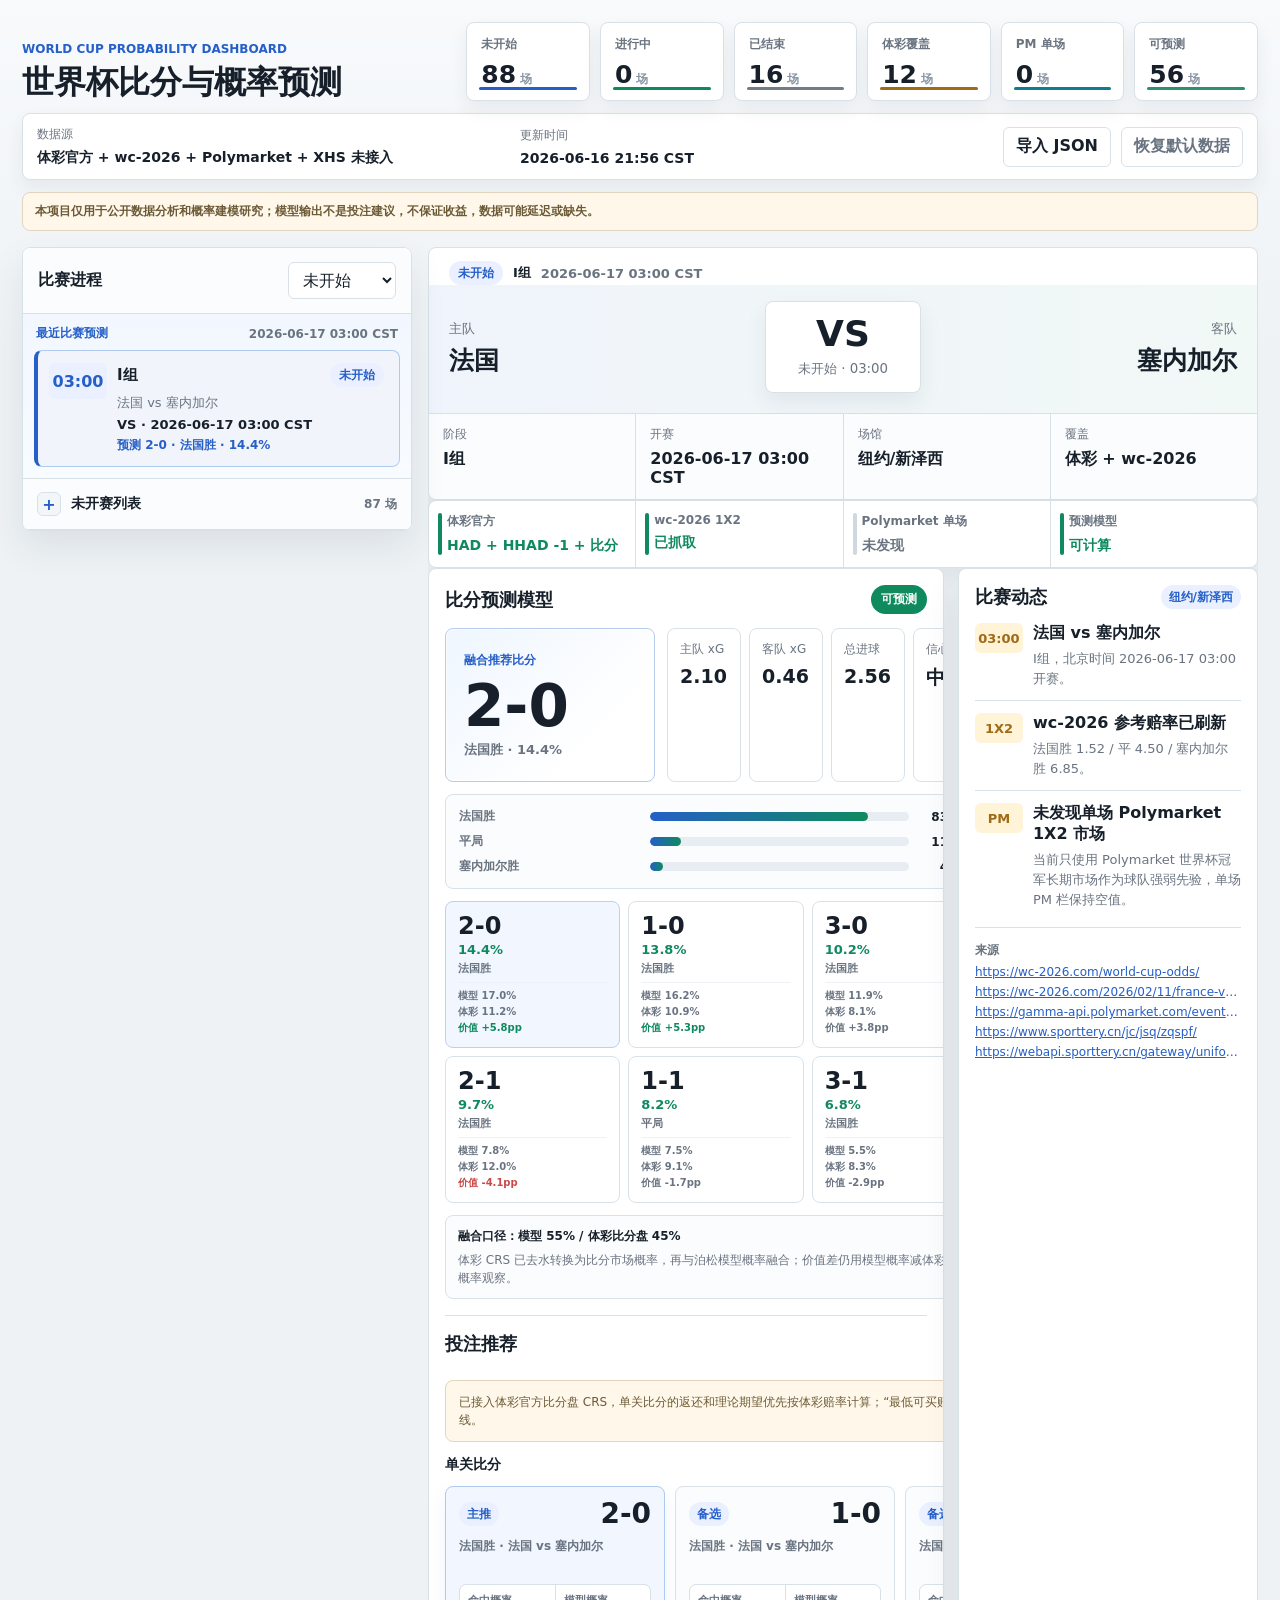
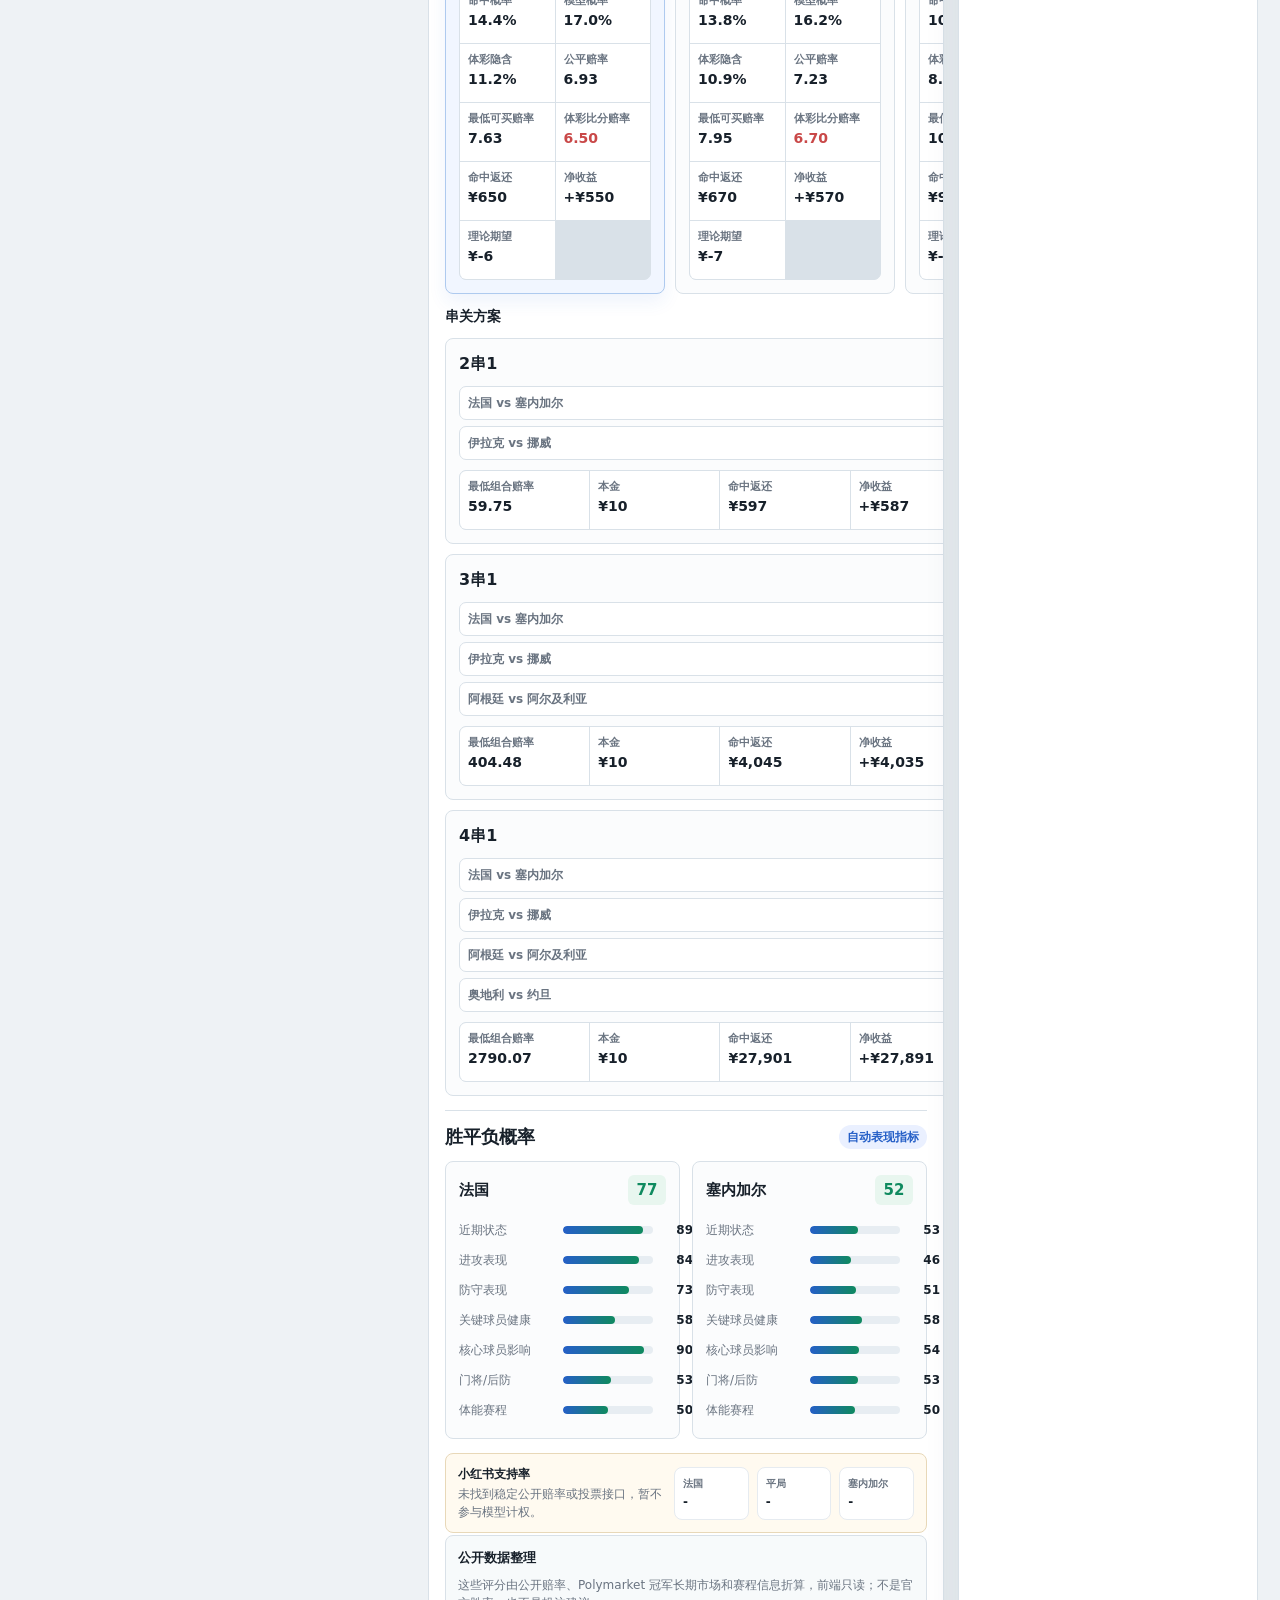
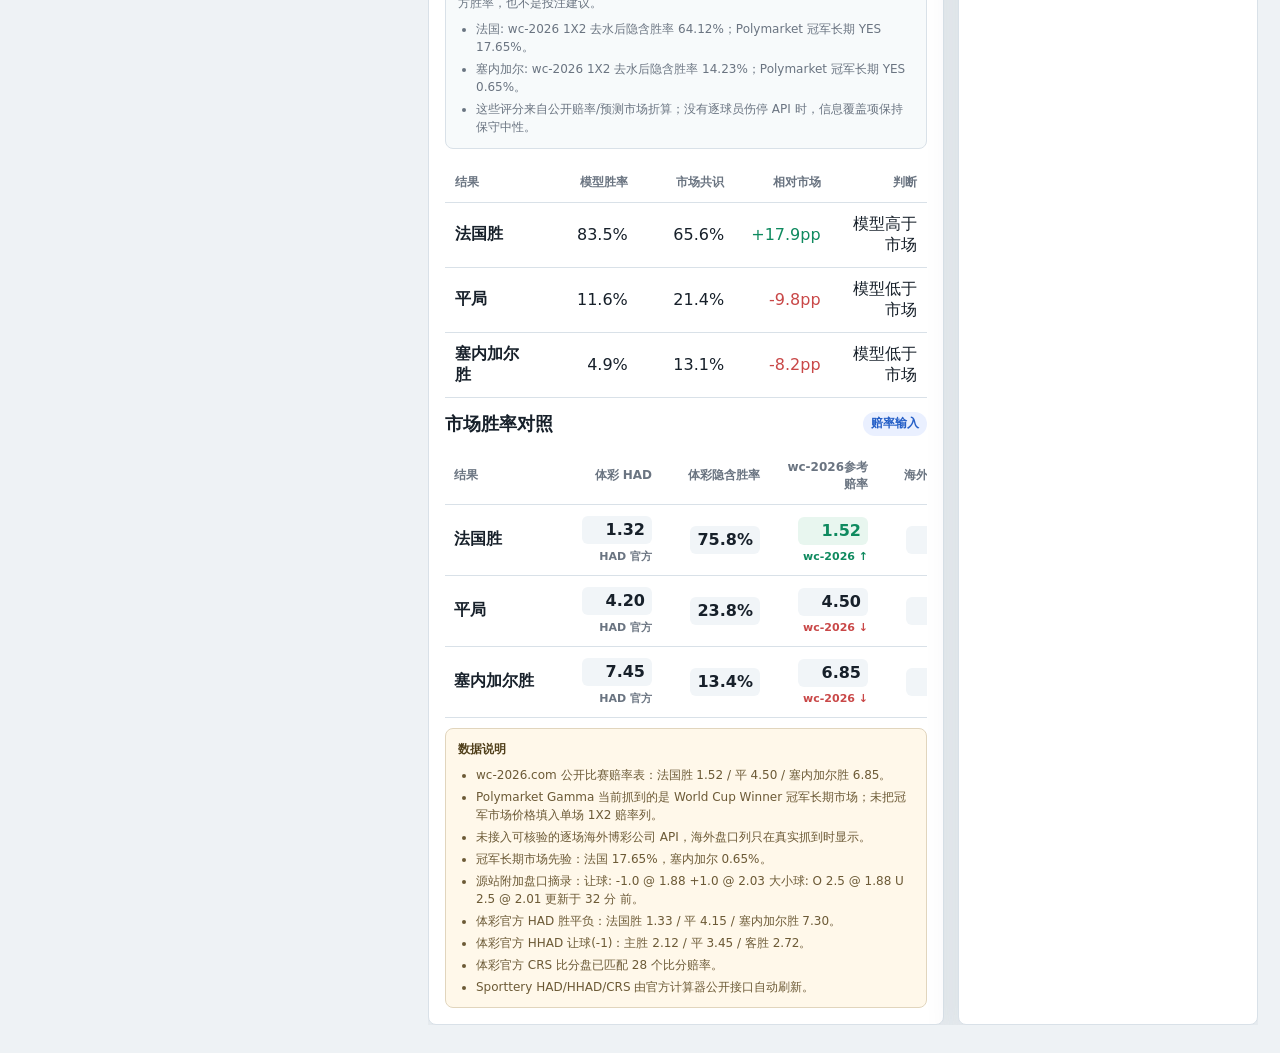
==== commit a94396ee: "Add automatic data refresh workflow" ====
--- a/web/index.html
+++ b/web/index.html
@@ -4,7 +4,7 @@
     <meta charset="utf-8" />
     <meta name="viewport" content="width=device-width, initial-scale=1" />
     <title>世界杯概率预测看板</title>
-    <link rel="stylesheet" href="./styles.css?v=20260616-ui-polish" />
+    <link rel="stylesheet" href="./styles.css?v=20260616-auto-refresh" />
   </head>
   <body>
     <main class="shell">
@@ -56,7 +56,7 @@
       </section>
     </main>
 
-    <script src="./data/matches.js?v=20260616-ui-polish"></script>
-    <script src="./app.js?v=20260616-ui-polish"></script>
+    <script src="./data/matches.js?v=20260616-auto-refresh"></script>
+    <script src="./app.js?v=20260616-auto-refresh"></script>
   </body>
 </html>
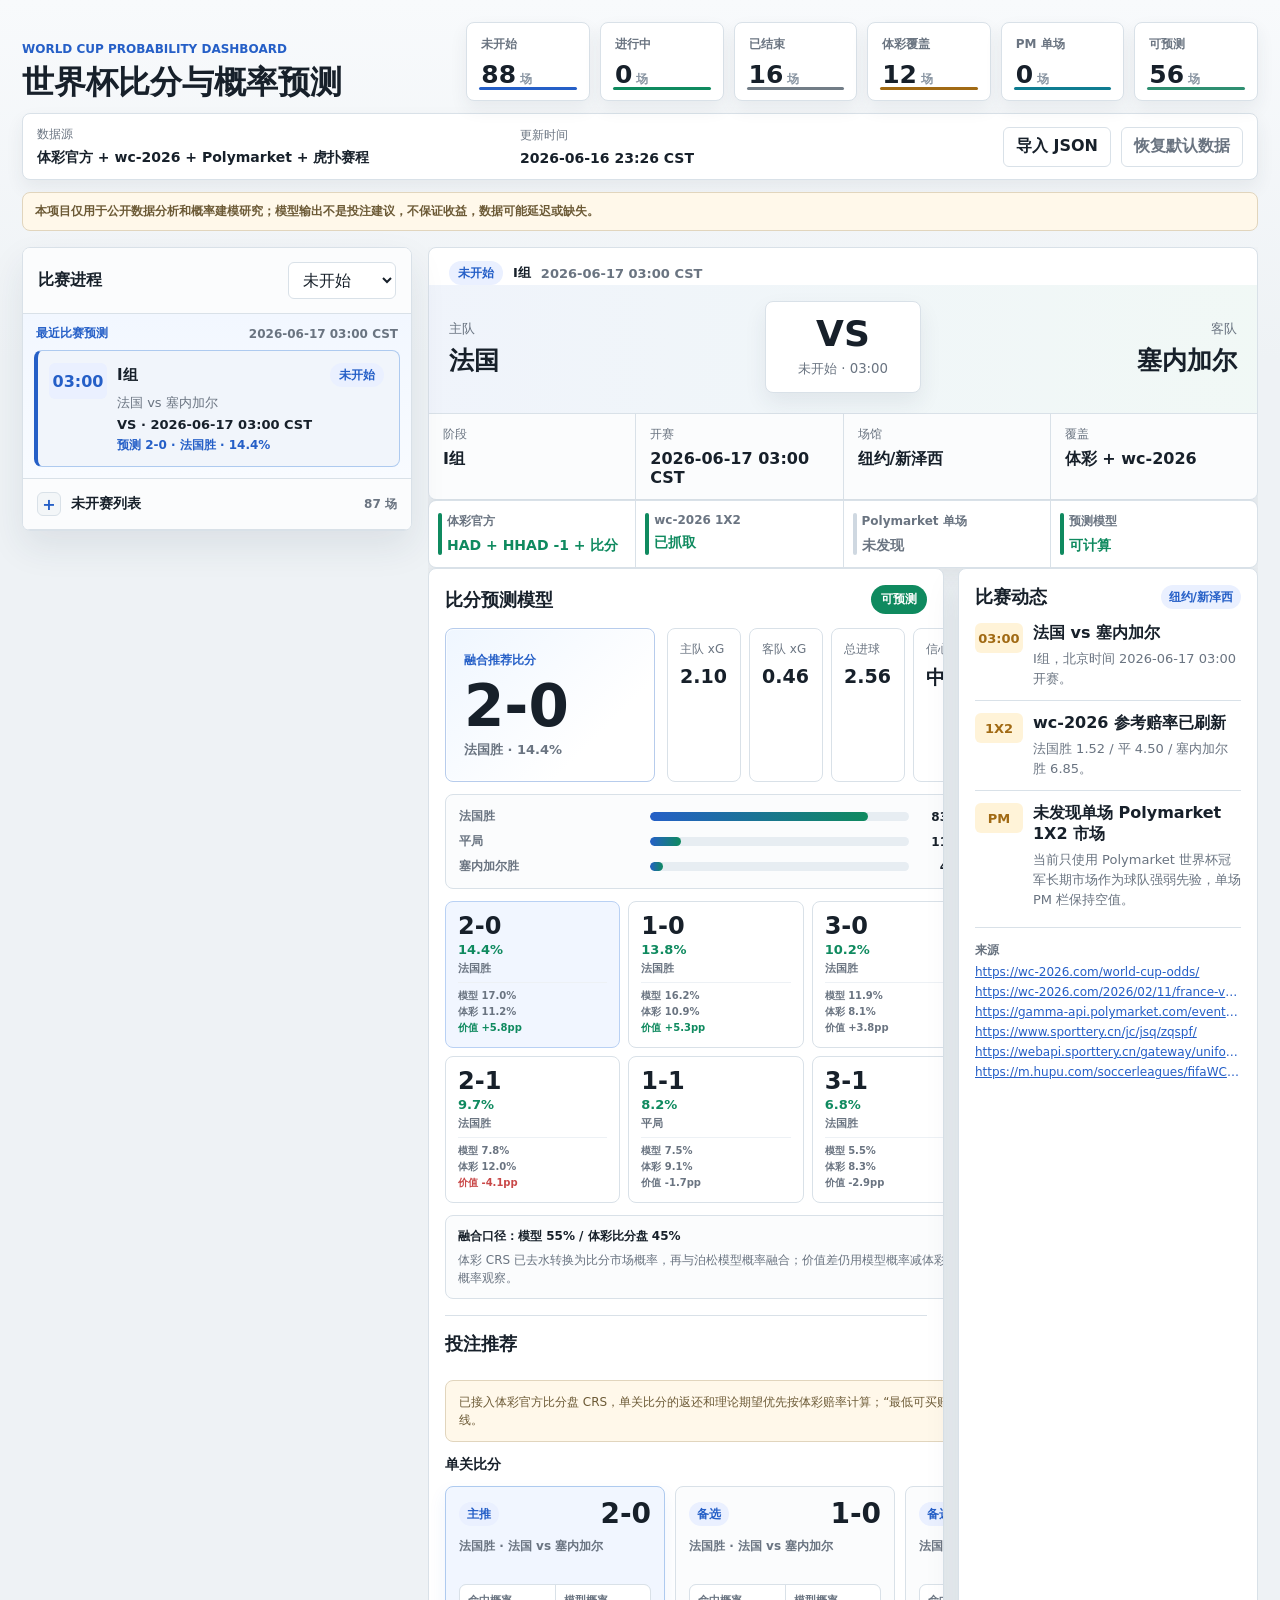
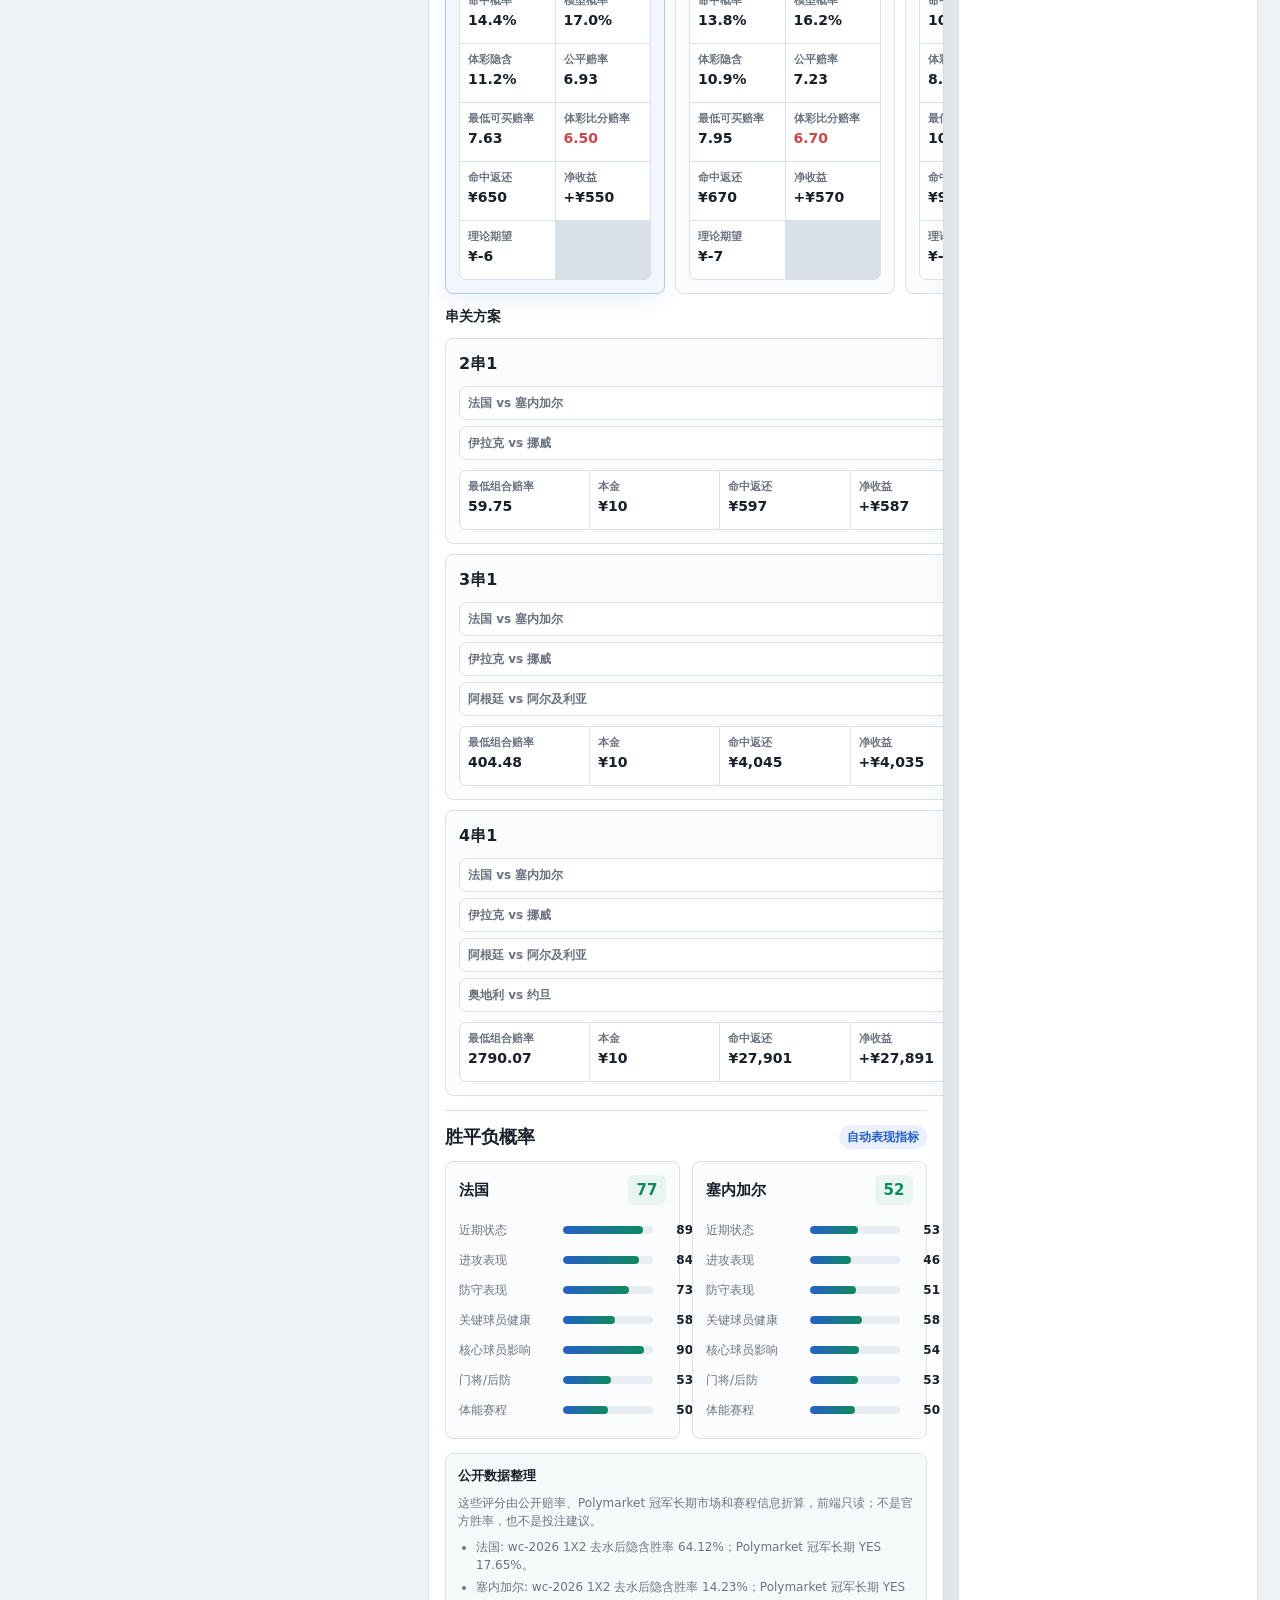
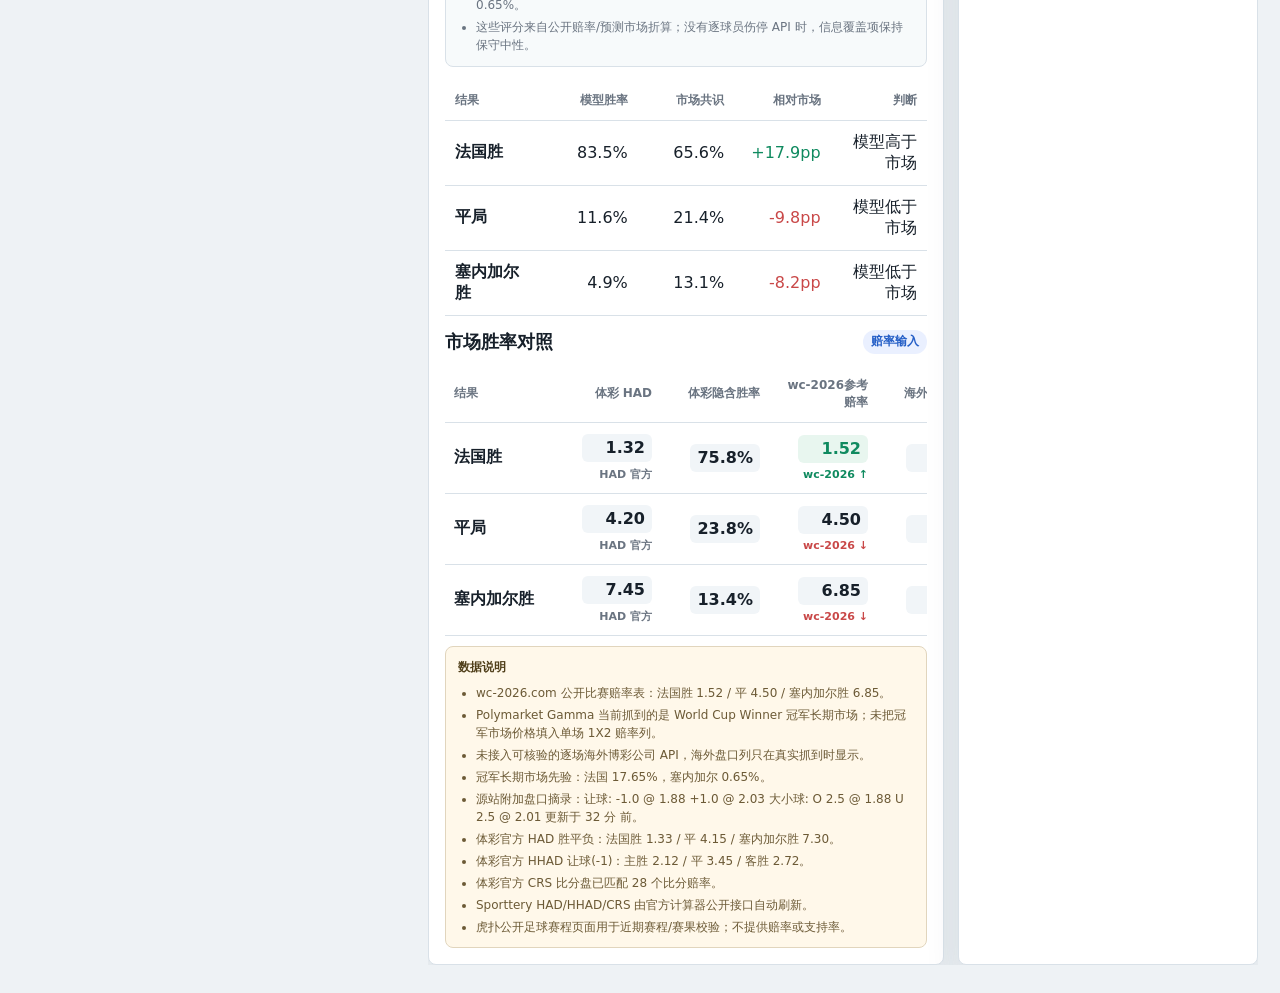
==== commit db8363ab: "Replace XHS placeholder with Hupu schedule source" ====
--- a/web/index.html
+++ b/web/index.html
@@ -4,7 +4,7 @@
     <meta charset="utf-8" />
     <meta name="viewport" content="width=device-width, initial-scale=1" />
     <title>世界杯概率预测看板</title>
-    <link rel="stylesheet" href="./styles.css?v=20260616-auto-refresh" />
+    <link rel="stylesheet" href="./styles.css?v=20260616-hupu-source" />
   </head>
   <body>
     <main class="shell">
@@ -56,7 +56,7 @@
       </section>
     </main>
 
-    <script src="./data/matches.js?v=20260616-auto-refresh"></script>
-    <script src="./app.js?v=20260616-auto-refresh"></script>
+    <script src="./data/matches.js?v=20260616-hupu-source"></script>
+    <script src="./app.js?v=20260616-hupu-source"></script>
   </body>
 </html>
--- a/web/styles.css
+++ b/web/styles.css
@@ -968,8 +968,7 @@
   color: var(--red);
 }
 
-.score-blend-note,
-.community-panel {
+.score-blend-note {
   display: grid;
   gap: 6px;
   padding: 11px 12px;
@@ -981,49 +980,8 @@
   line-height: 1.5;
 }
 
-.score-blend-note strong,
-.community-panel strong {
+.score-blend-note strong {
   color: var(--text);
-}
-
-.community-panel {
-  grid-template-columns: minmax(180px, 1fr) minmax(240px, 1fr);
-  align-items: center;
-}
-
-.community-panel.missing {
-  background: #fffaf0;
-  border-color: #e8d8b8;
-}
-
-.community-panel > div:first-child {
-  display: grid;
-  gap: 2px;
-}
-
-.community-stats {
-  display: grid;
-  grid-template-columns: repeat(3, minmax(0, 1fr));
-  gap: 8px;
-}
-
-.community-stats span {
-  display: grid;
-  gap: 2px;
-  padding: 8px;
-  border: 1px solid #e6ebf0;
-  border-radius: 8px;
-  background: white;
-}
-
-.community-stats em {
-  overflow: hidden;
-  color: var(--muted);
-  font-size: 10px;
-  font-style: normal;
-  font-weight: 900;
-  text-overflow: ellipsis;
-  white-space: nowrap;
 }
 
 .bet-panel {
@@ -1493,7 +1451,6 @@
   .topbar,
   .workspace,
   .content-grid,
-  .community-panel,
   .score-forecast-main {
     grid-template-columns: 1fr;
   }
@@ -1604,8 +1561,7 @@
   .model-grid,
   .goal-expectation,
   .bet-grid,
-  .score-grid,
-  .community-stats {
+  .score-grid {
     grid-template-columns: 1fr;
   }
 
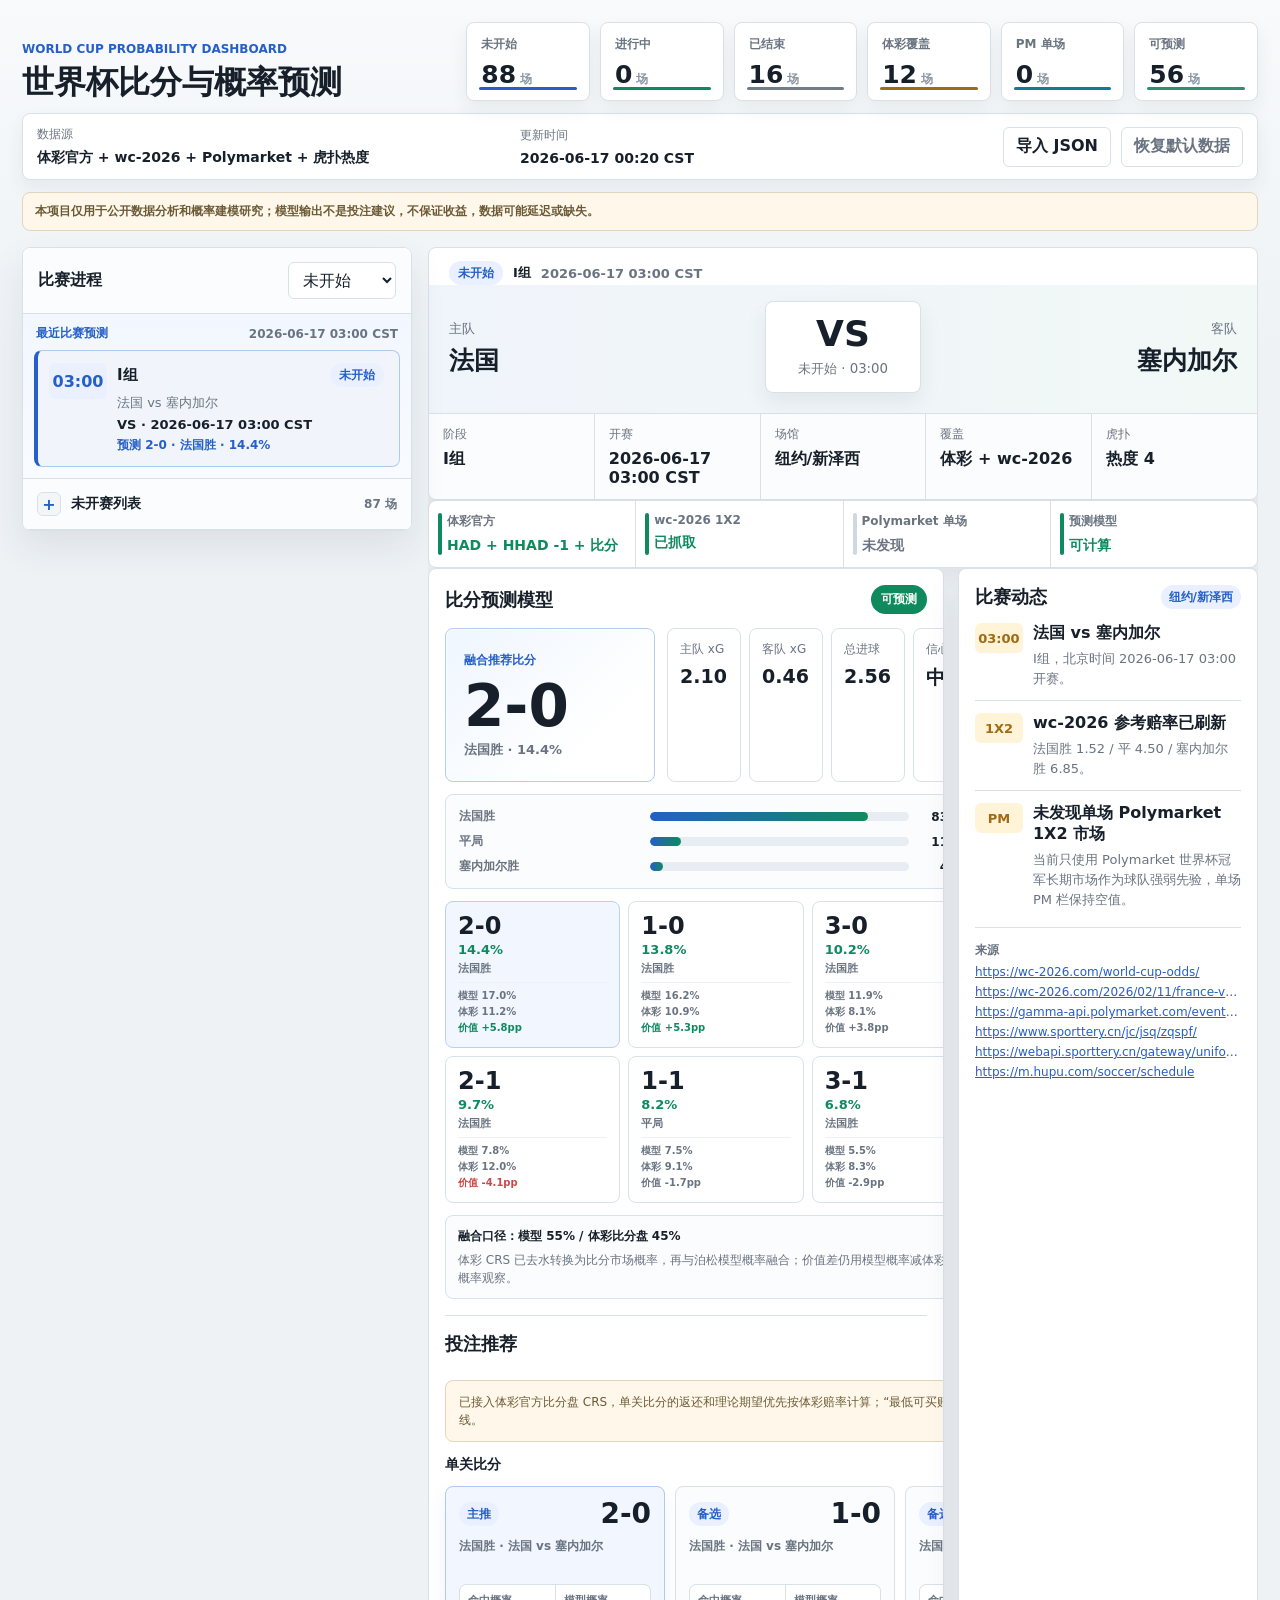
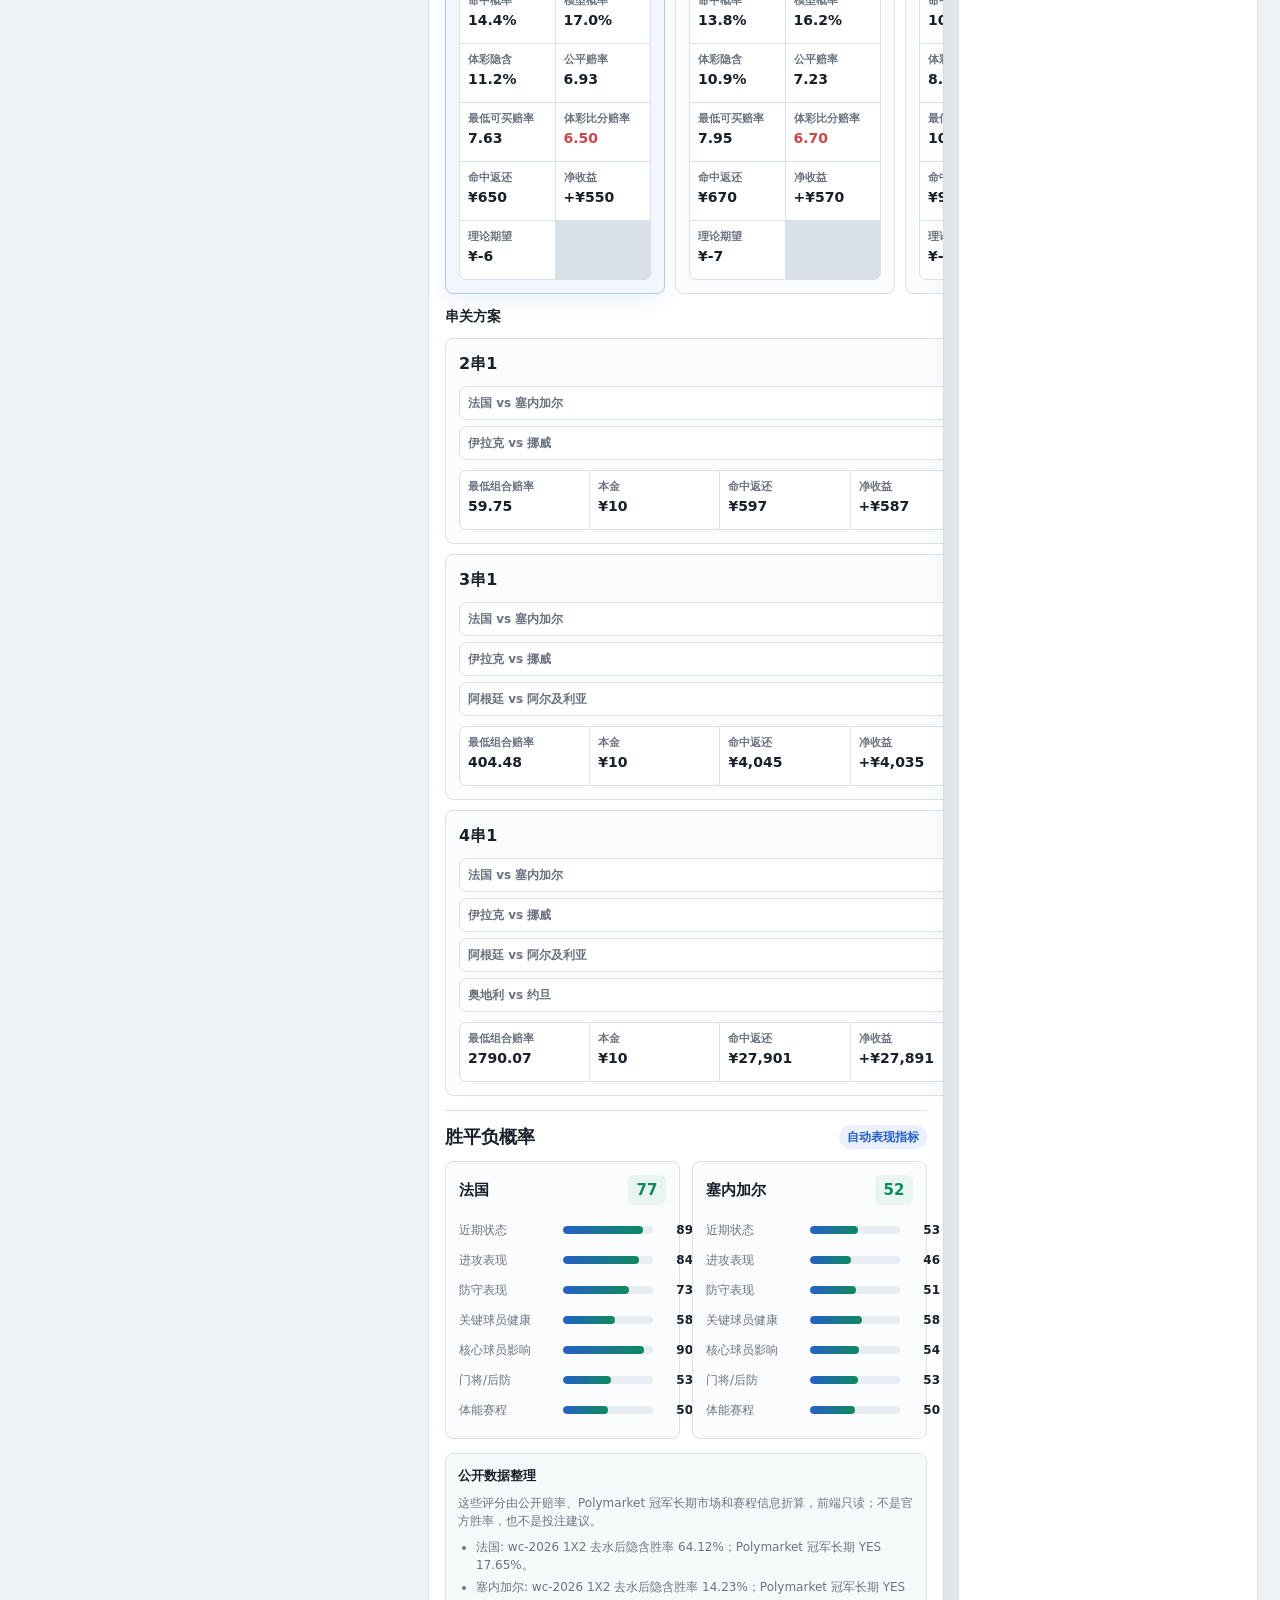
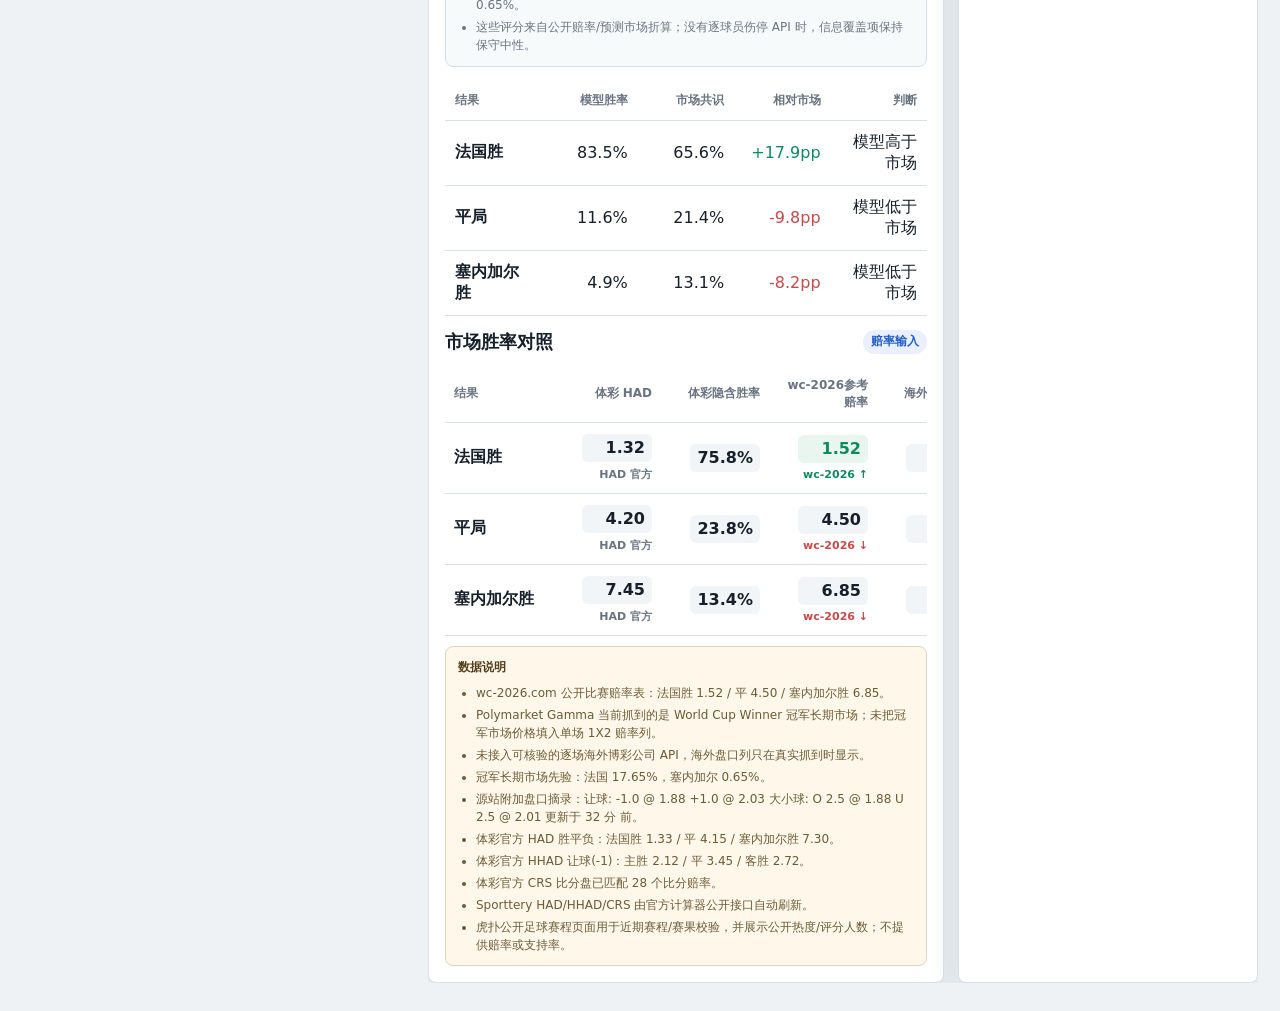
==== commit 952c1892: "Add Hupu heat metrics" ====
--- a/web/index.html
+++ b/web/index.html
@@ -4,7 +4,7 @@
     <meta charset="utf-8" />
     <meta name="viewport" content="width=device-width, initial-scale=1" />
     <title>世界杯概率预测看板</title>
-    <link rel="stylesheet" href="./styles.css?v=20260616-hupu-source" />
+    <link rel="stylesheet" href="./styles.css?v=20260617-hupu-heat" />
   </head>
   <body>
     <main class="shell">
@@ -56,7 +56,7 @@
       </section>
     </main>
 
-    <script src="./data/matches.js?v=20260616-hupu-source"></script>
-    <script src="./app.js?v=20260616-hupu-source"></script>
+    <script src="./data/matches.js?v=20260617-hupu-heat"></script>
+    <script src="./app.js?v=20260617-hupu-heat"></script>
   </body>
 </html>
--- a/web/styles.css
+++ b/web/styles.css
@@ -593,7 +593,7 @@
 
 .detail-meta {
   display: grid;
-  grid-template-columns: repeat(4, minmax(0, 1fr));
+  grid-template-columns: repeat(5, minmax(0, 1fr));
   gap: 1px;
   background: var(--line);
 }
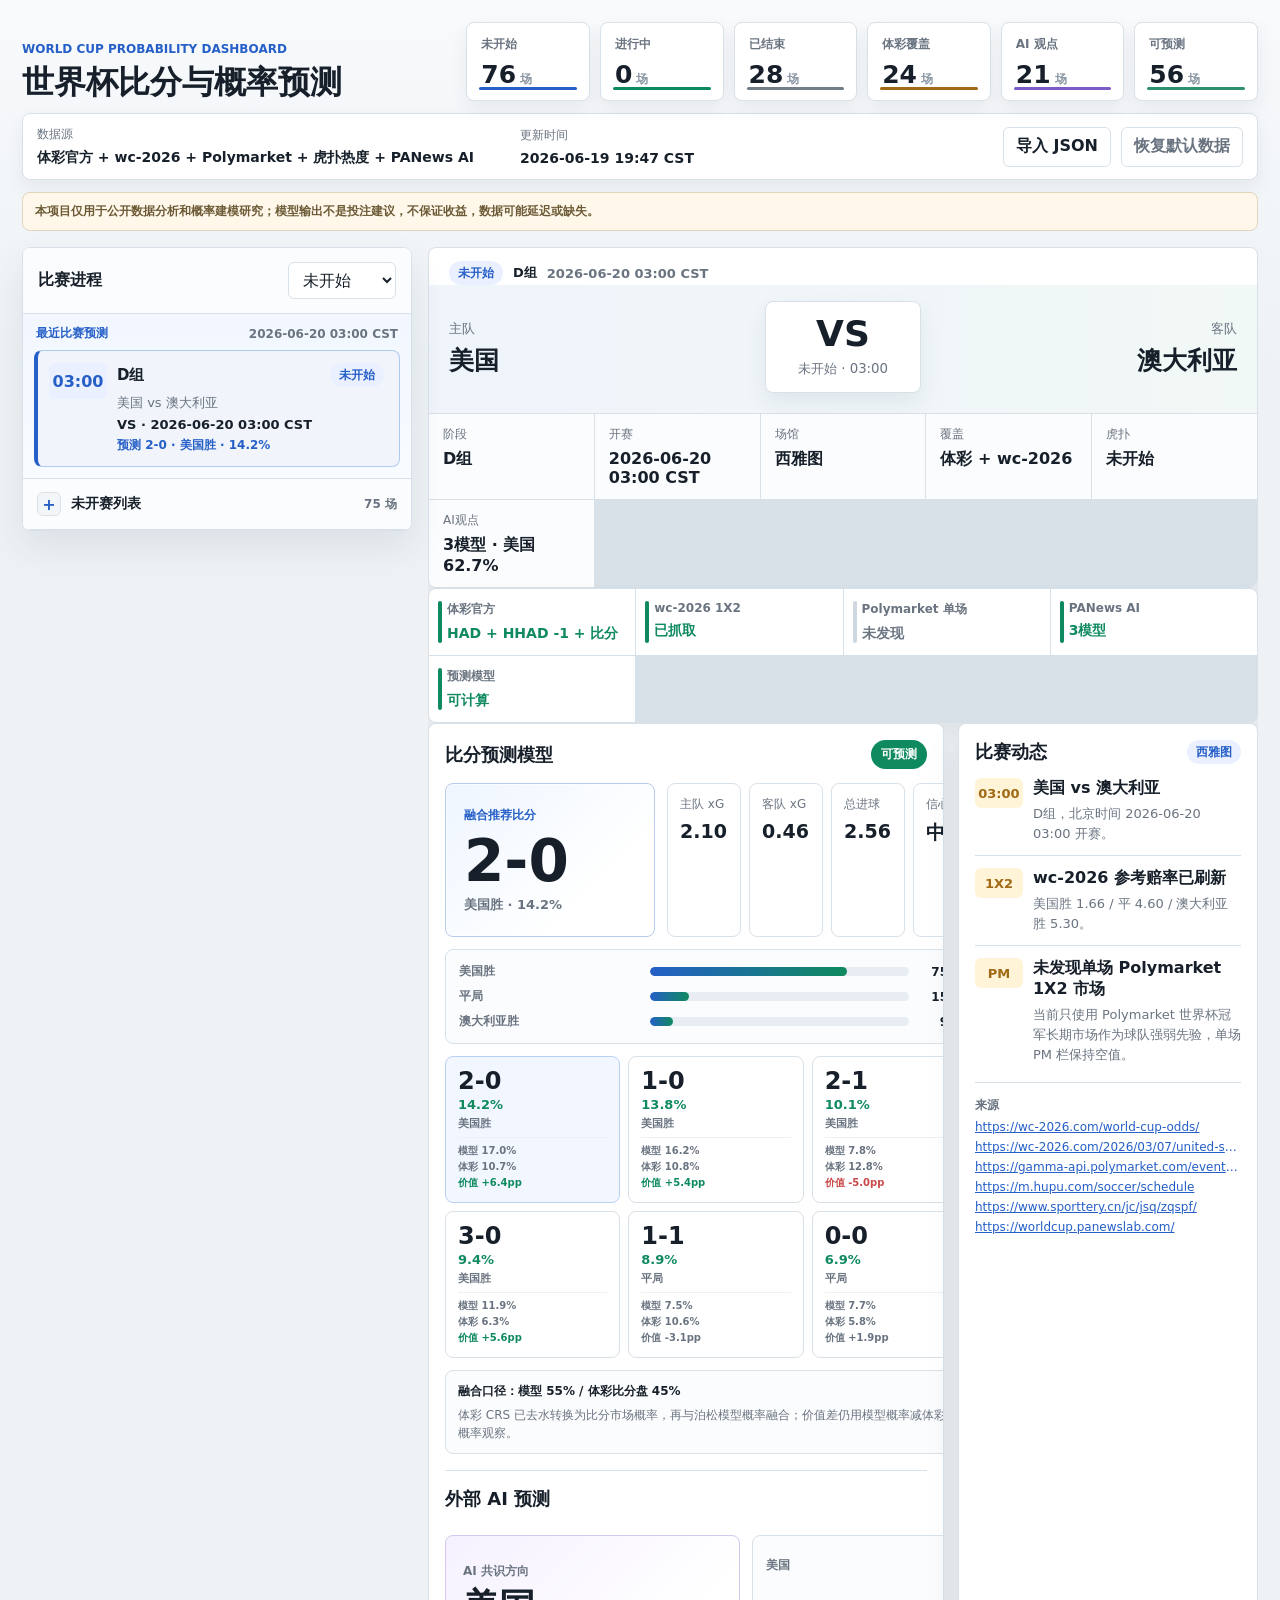
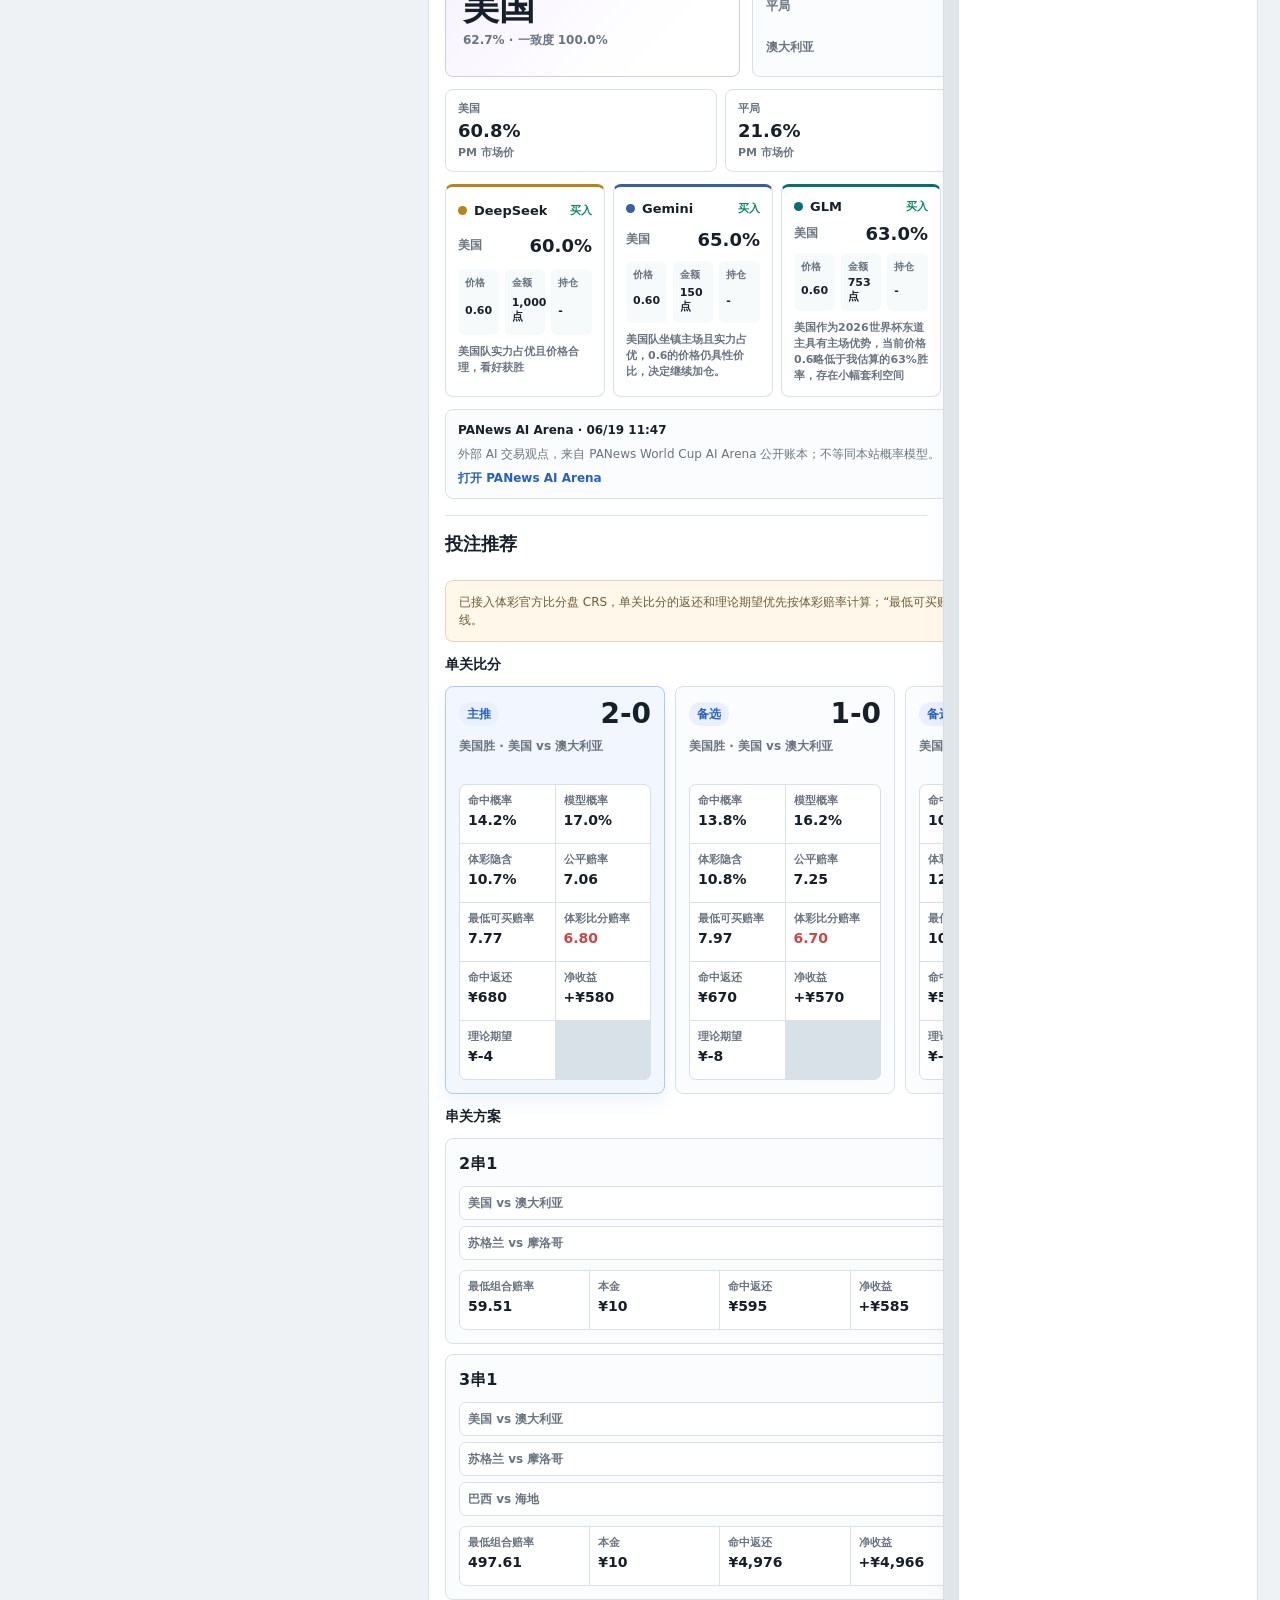
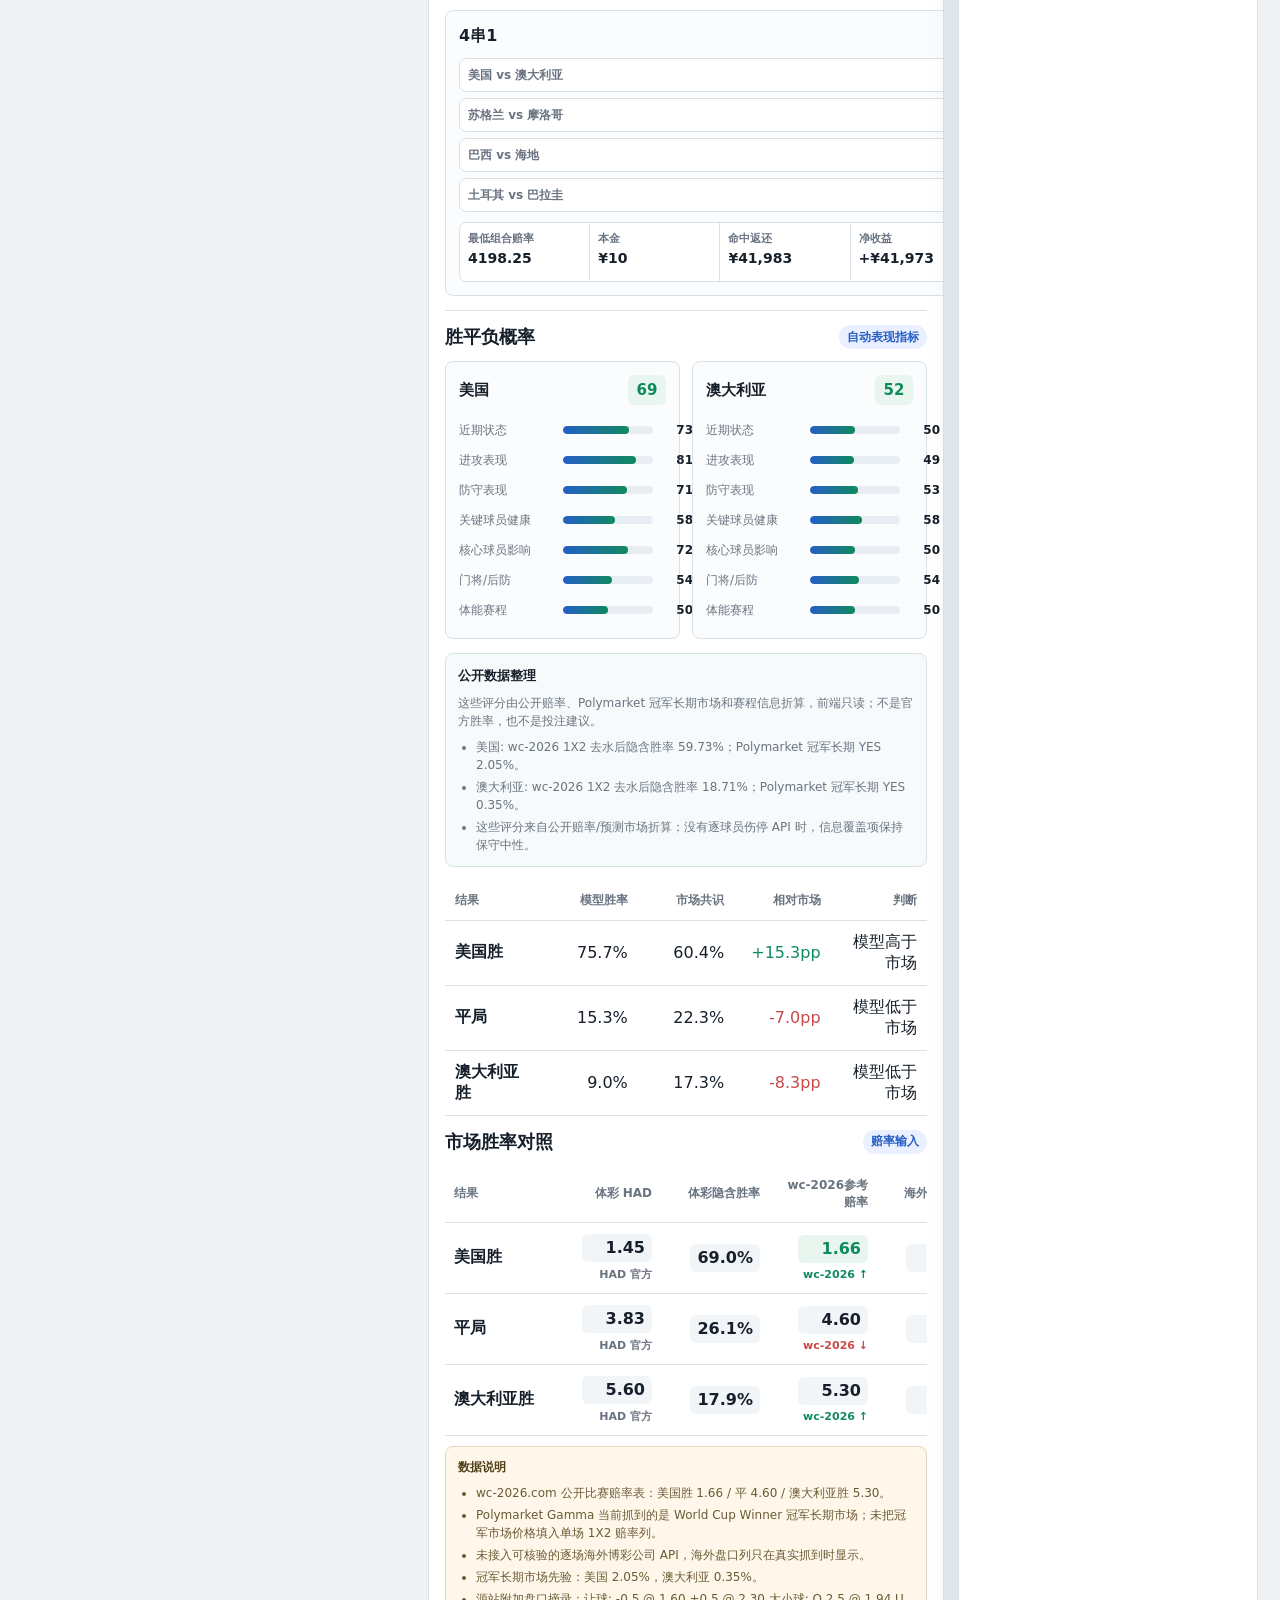
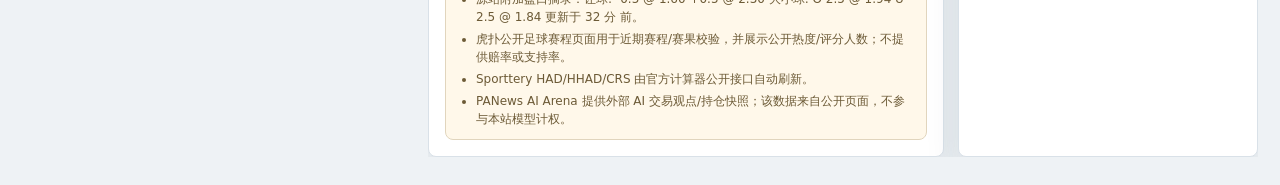
==== commit d9c75cca: "feat: add PANews AI prediction signals" ====
--- a/web/index.html
+++ b/web/index.html
@@ -4,7 +4,7 @@
     <meta charset="utf-8" />
     <meta name="viewport" content="width=device-width, initial-scale=1" />
     <title>世界杯概率预测看板</title>
-    <link rel="stylesheet" href="./styles.css?v=20260617-hupu-heat" />
+    <link rel="stylesheet" href="./styles.css?v=20260619-panews-ai" />
   </head>
   <body>
     <main class="shell">
@@ -56,7 +56,7 @@
       </section>
     </main>
 
-    <script src="./data/matches.js?v=20260617-hupu-heat"></script>
-    <script src="./app.js?v=20260617-hupu-heat"></script>
+    <script src="./data/matches.js?v=20260619-panews-ai"></script>
+    <script src="./app.js?v=20260619-panews-ai"></script>
   </body>
 </html>
--- a/web/styles.css
+++ b/web/styles.css
@@ -122,6 +122,10 @@
   background: var(--cyan);
 }
 
+.summary-ai::after {
+  background: #7d5cc7;
+}
+
 .summary-model::after {
   background: #2f8f71;
 }
@@ -984,6 +988,195 @@
   color: var(--text);
 }
 
+.score-blend-note a {
+  color: var(--blue);
+  font-weight: 850;
+  text-decoration: none;
+}
+
+.panews-panel {
+  display: grid;
+  gap: 12px;
+  margin-top: 16px;
+  padding-top: 16px;
+  border-top: 1px solid var(--line);
+}
+
+.panews-summary {
+  display: grid;
+  grid-template-columns: minmax(210px, 0.72fr) minmax(320px, 1.28fr);
+  gap: 12px;
+}
+
+.panews-consensus {
+  display: grid;
+  align-content: center;
+  min-height: 142px;
+  padding: 17px;
+  border: 1px solid #d5c8ef;
+  border-radius: 8px;
+  background:
+    linear-gradient(135deg, #f6f1ff 0%, #ffffff 76%),
+    #f7f3ff;
+}
+
+.panews-consensus span,
+.panews-consensus small {
+  color: var(--muted);
+  font-size: 12px;
+  font-weight: 850;
+}
+
+.panews-consensus strong {
+  margin: 8px 0 6px;
+  font-size: 36px;
+  line-height: 1.05;
+}
+
+.panews-bars {
+  display: grid;
+  gap: 8px;
+  padding: 13px;
+  border: 1px solid var(--line);
+  border-radius: 8px;
+  background: #fbfcfd;
+}
+
+.prob-track.panews-home span {
+  background: linear-gradient(90deg, #7d5cc7, var(--blue));
+}
+
+.prob-track.panews-draw span {
+  background: linear-gradient(90deg, #7d5cc7, var(--gold));
+}
+
+.prob-track.panews-away span {
+  background: linear-gradient(90deg, #7d5cc7, var(--cyan));
+}
+
+.panews-market {
+  display: grid;
+  grid-template-columns: repeat(3, minmax(0, 1fr));
+  gap: 8px;
+}
+
+.panews-market > div {
+  display: grid;
+  gap: 4px;
+  padding: 11px 12px;
+  border: 1px solid var(--line);
+  border-radius: 8px;
+  background: white;
+}
+
+.panews-market span,
+.panews-market small {
+  color: var(--muted);
+  font-size: 11px;
+  font-weight: 800;
+}
+
+.panews-market strong {
+  color: var(--text);
+  font-size: 18px;
+}
+
+.panews-model-grid {
+  display: grid;
+  grid-template-columns: repeat(5, minmax(160px, 1fr));
+  gap: 8px;
+}
+
+.panews-model-card {
+  display: grid;
+  gap: 9px;
+  min-width: 0;
+  padding: 12px;
+  border: 1px solid var(--line);
+  border-top: 3px solid var(--model-color);
+  border-radius: 8px;
+  background: white;
+}
+
+.panews-model-head,
+.panews-model-pick {
+  display: flex;
+  align-items: center;
+  justify-content: space-between;
+  gap: 8px;
+}
+
+.panews-model-head strong {
+  display: inline-flex;
+  min-width: 0;
+  align-items: center;
+  gap: 7px;
+  overflow: hidden;
+  font-size: 13px;
+  text-overflow: ellipsis;
+  white-space: nowrap;
+}
+
+.panews-model-head strong span {
+  width: 9px;
+  height: 9px;
+  flex: 0 0 auto;
+  border-radius: 50%;
+  background: var(--model-color);
+}
+
+.panews-model-head em {
+  font-size: 11px;
+  font-style: normal;
+  font-weight: 900;
+}
+
+.panews-model-pick span {
+  min-width: 0;
+  overflow: hidden;
+  color: var(--muted);
+  font-size: 12px;
+  font-weight: 800;
+  text-overflow: ellipsis;
+  white-space: nowrap;
+}
+
+.panews-model-pick strong {
+  color: var(--text);
+  font-size: 18px;
+}
+
+.panews-model-meta {
+  display: grid;
+  grid-template-columns: repeat(3, minmax(0, 1fr));
+  gap: 6px;
+}
+
+.panews-model-meta span {
+  display: grid;
+  gap: 2px;
+  min-width: 0;
+  padding: 7px;
+  border-radius: 6px;
+  background: #f7fafb;
+  font-size: 11px;
+  font-weight: 850;
+}
+
+.panews-model-meta small {
+  color: var(--muted);
+  font-size: 10px;
+  font-weight: 800;
+}
+
+.panews-model-card p {
+  margin: 0;
+  color: var(--muted);
+  font-size: 11px;
+  font-weight: 700;
+  line-height: 1.45;
+}
+
 .bet-panel {
   display: grid;
   gap: 12px;
@@ -1451,6 +1644,7 @@
   .topbar,
   .workspace,
   .content-grid,
+  .panews-summary,
   .score-forecast-main {
     grid-template-columns: 1fr;
   }
@@ -1473,6 +1667,10 @@
 
   .score-grid {
     grid-template-columns: repeat(3, minmax(0, 1fr));
+  }
+
+  .panews-model-grid {
+    grid-template-columns: repeat(2, minmax(0, 1fr));
   }
 }
 
@@ -1483,6 +1681,7 @@
   .arb-grid,
   .model-grid,
   .goal-expectation,
+  .panews-market,
   .bet-grid,
   .score-grid {
     grid-template-columns: repeat(2, minmax(0, 1fr));
@@ -1547,6 +1746,10 @@
 
   .model-table {
     min-width: 620px;
+  }
+
+  .panews-model-grid {
+    grid-template-columns: 1fr;
   }
 
   .odds-scroll {
@@ -1560,6 +1763,7 @@
   .coverage-strip,
   .model-grid,
   .goal-expectation,
+  .panews-market,
   .bet-grid,
   .score-grid {
     grid-template-columns: 1fr;
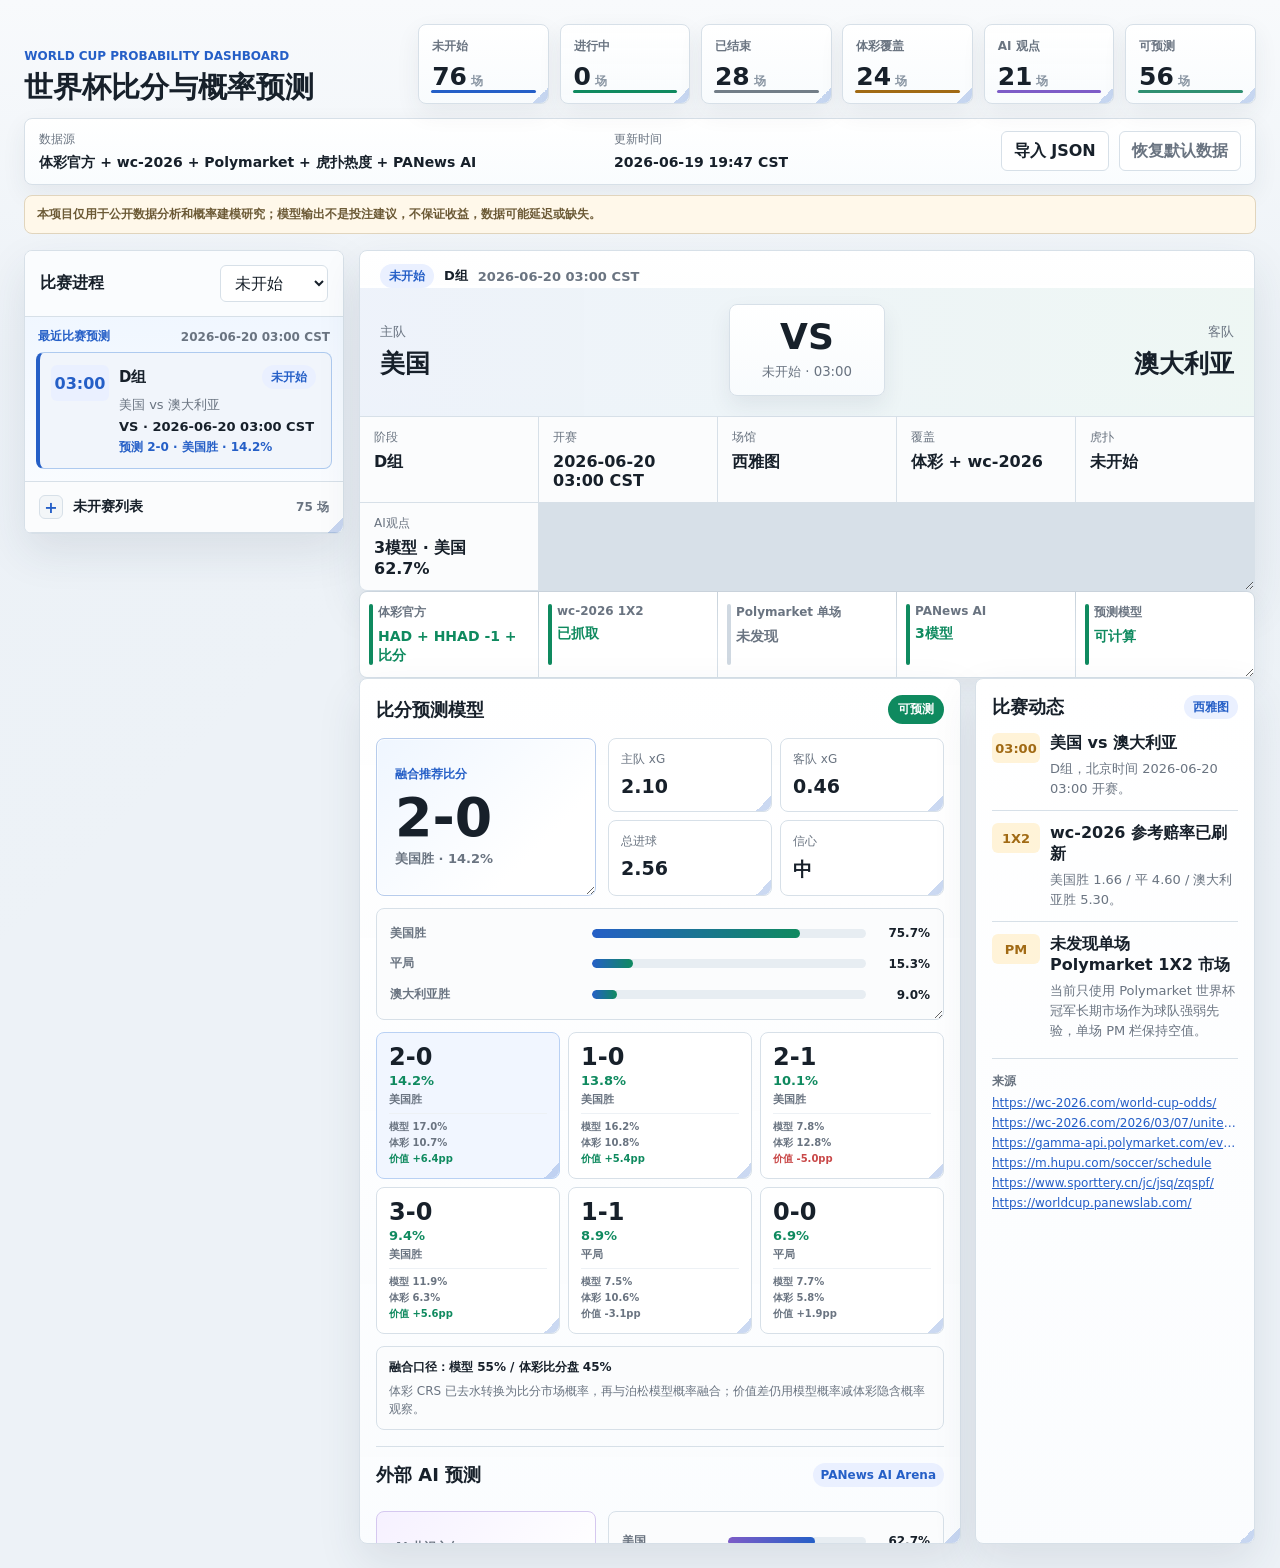
==== commit 761196f2: "feat: polish responsive dashboard layout" ====
--- a/web/index.html
+++ b/web/index.html
@@ -4,7 +4,7 @@
     <meta charset="utf-8" />
     <meta name="viewport" content="width=device-width, initial-scale=1" />
     <title>世界杯概率预测看板</title>
-    <link rel="stylesheet" href="./styles.css?v=20260619-panews-ai" />
+    <link rel="stylesheet" href="./styles.css?v=20260619-fluid-resize" />
   </head>
   <body>
     <main class="shell">
@@ -56,7 +56,7 @@
       </section>
     </main>
 
-    <script src="./data/matches.js?v=20260619-panews-ai"></script>
-    <script src="./app.js?v=20260619-panews-ai"></script>
+    <script src="./data/matches.js?v=20260619-fluid-resize"></script>
+    <script src="./app.js?v=20260619-fluid-resize"></script>
   </body>
 </html>
--- a/web/styles.css
+++ b/web/styles.css
@@ -4,18 +4,23 @@
   --text: #17202a;
   --muted: #6a7481;
   --soft: #8a96a3;
-  --line: #d9e1e8;
-  --line-strong: #c5d0db;
-  --panel: #ffffff;
-  --page: #eef2f5;
+  --line: #d7e0e8;
+  --line-strong: #b9c6d3;
+  --panel: rgba(255, 255, 255, 0.94);
+  --panel-solid: #ffffff;
+  --page: #edf2f7;
+  --page-top: #f8fafc;
   --surface: #f8fafc;
   --green: #0f8a5f;
   --red: #c94848;
   --blue: #255fc7;
   --cyan: #0f7c91;
   --gold: #a16a14;
-  --shadow: 0 16px 36px rgba(38, 57, 77, 0.09);
-  --shadow-soft: 0 8px 18px rgba(38, 57, 77, 0.07);
+  --violet: #6b5cc7;
+  --shadow: 0 18px 44px rgba(36, 54, 74, 0.1);
+  --shadow-soft: 0 9px 24px rgba(36, 54, 74, 0.07);
+  --shadow-inset: inset 0 1px 0 rgba(255, 255, 255, 0.74);
+  --focus-ring: 0 0 0 3px rgba(37, 95, 199, 0.16);
 }
 
 * {
@@ -27,7 +32,9 @@
   min-width: 320px;
   color: var(--ink);
   background:
-    linear-gradient(180deg, #f8fafc 0, var(--page) 360px),
+    linear-gradient(180deg, var(--page-top) 0, rgba(237, 242, 247, 0.92) 360px),
+    linear-gradient(135deg, rgba(37, 95, 199, 0.08), transparent 34%),
+    linear-gradient(225deg, rgba(15, 138, 95, 0.08), transparent 32%),
     var(--page);
   font-family:
     Inter, ui-sans-serif, system-ui, -apple-system, BlinkMacSystemFont, "Segoe UI",
@@ -40,17 +47,17 @@
 }
 
 .shell {
-  width: min(1500px, 100%);
+  width: min(1760px, 100%);
   margin: 0 auto;
-  padding: 22px 22px 28px;
+  padding: clamp(14px, 1.9vw, 28px);
 }
 
 .topbar {
   display: grid;
-  grid-template-columns: minmax(300px, 0.7fr) minmax(560px, 1.3fr);
-  gap: 18px;
+  grid-template-columns: minmax(280px, 0.62fr) minmax(520px, 1.38fr);
+  gap: clamp(12px, 1.4vw, 22px);
   align-items: end;
-  margin-bottom: 12px;
+  margin-bottom: 14px;
 }
 
 .eyebrow {
@@ -71,26 +78,69 @@
 
 h1 {
   margin-bottom: 0;
-  font-size: 32px;
+  font-size: clamp(27px, 2.25vw, 40px);
   line-height: 1.15;
   letter-spacing: 0;
 }
 
 .summary-grid {
   display: grid;
-  grid-template-columns: repeat(6, minmax(0, 1fr));
-  gap: 10px;
+  grid-template-columns: repeat(auto-fit, minmax(126px, 1fr));
+  gap: clamp(8px, 0.85vw, 12px);
 }
 
 .summary-item {
   position: relative;
-  min-height: 78px;
+  min-height: clamp(74px, 6.2vw, 94px);
   overflow: hidden;
-  padding: 13px 14px;
-  border: 1px solid var(--line);
-  border-radius: 8px;
-  background: white;
-  box-shadow: var(--shadow-soft);
+  padding: clamp(12px, 1vw, 16px);
+  border: 1px solid var(--line);
+  border-radius: 8px;
+  background:
+    linear-gradient(180deg, rgba(255, 255, 255, 0.98), rgba(248, 251, 253, 0.96)),
+    var(--panel-solid);
+  box-shadow: var(--shadow-soft), var(--shadow-inset);
+  resize: both;
+  min-width: 126px;
+  max-width: 100%;
+  max-height: 180px;
+}
+
+.summary-item,
+.match-list,
+.detail-card,
+.odds-panel,
+.timeline-panel,
+.coverage-strip,
+.score-forecast-main > div:first-child,
+.probability-bars,
+.score-tile,
+.panews-consensus,
+.panews-bars,
+.panews-model-card,
+.bet-card,
+.parlay-card,
+.model-side,
+.metric,
+.empty-state {
+  scrollbar-width: thin;
+  scrollbar-color: var(--line-strong) transparent;
+}
+
+.summary-item::-webkit-resizer,
+.match-list::-webkit-resizer,
+.odds-panel::-webkit-resizer,
+.timeline-panel::-webkit-resizer,
+.score-tile::-webkit-resizer,
+.panews-model-card::-webkit-resizer,
+.bet-card::-webkit-resizer,
+.parlay-card::-webkit-resizer,
+.model-side::-webkit-resizer,
+.metric::-webkit-resizer {
+  background:
+    linear-gradient(135deg, transparent 50%, rgba(37, 95, 199, 0.24) 50%),
+    transparent;
+  border-radius: 0 0 8px 0;
 }
 
 .summary-item::after {
@@ -154,15 +204,17 @@
 
 .source-bar {
   display: grid;
-  grid-template-columns: minmax(180px, 1fr) minmax(180px, 1fr) auto auto;
+  grid-template-columns: minmax(220px, 1.2fr) minmax(180px, 0.8fr) auto auto;
   gap: 10px;
   align-items: center;
-  margin-bottom: 12px;
+  margin-bottom: 10px;
   padding: 12px 14px;
   border: 1px solid var(--line);
   border-radius: 8px;
-  background: white;
-  box-shadow: var(--shadow-soft);
+  background:
+    linear-gradient(180deg, rgba(255, 255, 255, 0.96), rgba(249, 252, 254, 0.94)),
+    var(--panel-solid);
+  box-shadow: var(--shadow-soft), var(--shadow-inset);
 }
 
 .source-bar span {
@@ -232,10 +284,11 @@
 
 .workspace {
   display: grid;
-  grid-template-columns: 390px minmax(0, 1fr);
-  gap: 16px;
+  grid-template-columns: minmax(320px, 0.34fr) minmax(620px, 1fr);
+  gap: clamp(12px, 1.2vw, 18px);
   align-items: start;
   min-width: 0;
+  container-type: inline-size;
 }
 
 .match-list,
@@ -244,14 +297,23 @@
 .timeline-panel {
   border: 1px solid var(--line);
   border-radius: 8px;
-  background: var(--panel);
-  box-shadow: var(--shadow);
+  background:
+    linear-gradient(180deg, rgba(255, 255, 255, 0.96), rgba(250, 252, 254, 0.94)),
+    var(--panel-solid);
+  box-shadow: var(--shadow), var(--shadow-inset);
+  backdrop-filter: blur(12px);
 }
 
 .match-list {
   position: sticky;
   top: 18px;
-  overflow: hidden;
+  width: 100%;
+  min-width: 300px;
+  max-width: min(560px, 100%);
+  max-height: calc(100vh - 38px);
+  overflow: auto;
+  resize: horizontal;
+  container-type: inline-size;
 }
 
 .panel-heading {
@@ -261,7 +323,8 @@
   gap: 12px;
   padding: 14px 15px;
   border-bottom: 1px solid var(--line);
-  background: #fbfcfd;
+  background: rgba(250, 252, 254, 0.86);
+  backdrop-filter: blur(10px);
 }
 
 .panel-heading h2 {
@@ -275,12 +338,13 @@
   border: 1px solid var(--line);
   border-radius: 6px;
   color: var(--ink);
-  background: white;
+  background: var(--panel-solid);
+  box-shadow: var(--shadow-inset);
 }
 
 .match-list-body {
   display: grid;
-  max-height: calc(100vh - 178px);
+  max-height: calc(100vh - 106px);
   overflow: auto;
 }
 
@@ -289,7 +353,9 @@
   gap: 8px;
   padding: 11px;
   border-bottom: 1px solid var(--line);
-  background: linear-gradient(180deg, #f2f7ff, #f8fbff);
+  background:
+    linear-gradient(180deg, rgba(239, 246, 255, 0.92), rgba(248, 251, 255, 0.86)),
+    var(--panel-solid);
 }
 
 .pinned-list-label {
@@ -325,13 +391,14 @@
   border: 0;
   border-bottom: 1px solid var(--line);
   color: inherit;
-  background: white;
+  background: rgba(255, 255, 255, 0.84);
   text-align: left;
   cursor: pointer;
   transition:
     background 0.16s ease,
     border-color 0.16s ease,
-    box-shadow 0.16s ease;
+    box-shadow 0.16s ease,
+    transform 0.16s ease;
 }
 
 .pinned-list-block .match-row {
@@ -348,6 +415,7 @@
 .match-row:hover,
 .match-row.active {
   background: #f6f9fc;
+  transform: translateY(-1px);
 }
 
 .match-row.active {
@@ -518,11 +586,15 @@
   display: grid;
   gap: 16px;
   min-width: 0;
-  overflow: hidden;
+  overflow: visible;
+  container-type: inline-size;
 }
 
 .detail-card {
-  overflow: hidden;
+  overflow: auto;
+  resize: vertical;
+  min-height: 214px;
+  max-height: 560px;
 }
 
 .detail-kicker {
@@ -541,14 +613,14 @@
 
 .detail-head {
   display: grid;
-  grid-template-columns: 1fr auto 1fr;
+  grid-template-columns: minmax(0, 1fr) auto minmax(0, 1fr);
   align-items: center;
   gap: 18px;
   padding: 16px 20px 20px;
   border-bottom: 1px solid var(--line);
   background:
-    linear-gradient(90deg, rgba(37, 95, 199, 0.07), rgba(15, 138, 95, 0.06)),
-    white;
+    linear-gradient(90deg, rgba(37, 95, 199, 0.08), rgba(15, 138, 95, 0.07)),
+    rgba(255, 255, 255, 0.86);
 }
 
 .team {
@@ -578,7 +650,9 @@
   padding: 14px 16px;
   border: 1px solid var(--line);
   border-radius: 8px;
-  background: white;
+  background:
+    linear-gradient(180deg, rgba(255, 255, 255, 0.98), rgba(248, 251, 253, 0.96)),
+    var(--panel-solid);
   box-shadow: 0 10px 22px rgba(38, 57, 77, 0.08);
   text-align: center;
 }
@@ -597,7 +671,7 @@
 
 .detail-meta {
   display: grid;
-  grid-template-columns: repeat(5, minmax(0, 1fr));
+  grid-template-columns: repeat(auto-fit, minmax(150px, 1fr));
   gap: 1px;
   background: var(--line);
 }
@@ -621,17 +695,26 @@
 
 .content-grid {
   display: grid;
-  grid-template-columns: minmax(0, 1.42fr) minmax(300px, 0.58fr);
+  grid-template-columns: minmax(520px, 1.38fr) minmax(280px, 0.62fr);
   gap: 14px;
   min-width: 0;
-  overflow: hidden;
+  overflow: visible;
 }
 
 .odds-panel,
 .timeline-panel {
   padding: 16px;
   min-width: 0;
-  overflow: hidden;
+  overflow: auto;
+  resize: both;
+  max-width: 100%;
+  max-height: min(1080px, calc(100vh - 34px));
+  container-type: inline-size;
+}
+
+.timeline-panel {
+  min-width: 260px;
+  max-height: min(920px, calc(100vh - 34px));
 }
 
 .odds-scroll {
@@ -674,13 +757,16 @@
 
 .coverage-strip {
   display: grid;
-  grid-template-columns: repeat(4, minmax(0, 1fr));
+  grid-template-columns: repeat(auto-fit, minmax(150px, 1fr));
   gap: 1px;
-  overflow: hidden;
+  overflow: auto;
   border: 1px solid var(--line);
   border-radius: 8px;
   background: var(--line);
   box-shadow: var(--shadow-soft);
+  resize: vertical;
+  min-height: 64px;
+  max-height: 260px;
 }
 
 .coverage-item {
@@ -726,7 +812,7 @@
 .odds-table {
   width: 100%;
   border-collapse: collapse;
-  min-width: 1080px;
+  min-width: min(1080px, 118vw);
   table-layout: fixed;
 }
 
@@ -802,7 +888,7 @@
 
 .arb-grid {
   display: grid;
-  grid-template-columns: repeat(3, minmax(0, 1fr));
+  grid-template-columns: repeat(auto-fit, minmax(160px, 1fr));
   gap: 10px;
   margin-top: 16px;
 }
@@ -828,7 +914,7 @@
 
 .score-forecast-main {
   display: grid;
-  grid-template-columns: minmax(210px, 0.72fr) minmax(320px, 1.28fr);
+  grid-template-columns: minmax(220px, 0.74fr) minmax(300px, 1.26fr);
   gap: 12px;
   align-items: stretch;
 }
@@ -836,7 +922,7 @@
 .score-forecast-main > div:first-child {
   display: grid;
   align-content: center;
-  min-height: 154px;
+  min-height: clamp(146px, 12vw, 190px);
   padding: 18px;
   border: 1px solid #b7ccec;
   border-radius: 8px;
@@ -844,6 +930,10 @@
     linear-gradient(135deg, #eff6ff 0%, #ffffff 72%),
     #eef5ff;
   box-shadow: inset 0 0 0 1px rgba(255, 255, 255, 0.65);
+  overflow: auto;
+  resize: both;
+  min-width: 220px;
+  max-width: 100%;
 }
 
 .forecast-label {
@@ -854,7 +944,7 @@
 
 .score-forecast-main > div:first-child strong {
   margin: 8px 0 6px;
-  font-size: 58px;
+  font-size: clamp(42px, 4.2vw, 64px);
   line-height: 1;
   font-weight: 900;
 }
@@ -867,7 +957,7 @@
 
 .goal-expectation {
   display: grid;
-  grid-template-columns: repeat(4, minmax(0, 1fr));
+  grid-template-columns: repeat(auto-fit, minmax(112px, 1fr));
   gap: 8px;
 }
 
@@ -878,6 +968,10 @@
   border: 1px solid var(--line);
   border-radius: 8px;
   background: #fbfcfd;
+  overflow: auto;
+  resize: vertical;
+  min-height: 112px;
+  max-height: 360px;
 }
 
 .prob-row {
@@ -913,7 +1007,7 @@
 
 .score-grid {
   display: grid;
-  grid-template-columns: repeat(3, minmax(0, 1fr));
+  grid-template-columns: repeat(auto-fit, minmax(138px, 1fr));
   gap: 8px;
 }
 
@@ -921,10 +1015,14 @@
   display: grid;
   gap: 4px;
   min-height: 118px;
+  min-width: 132px;
+  max-width: 100%;
   padding: 12px;
   border: 1px solid var(--line);
   border-radius: 8px;
   background: white;
+  overflow: auto;
+  resize: both;
 }
 
 .score-tile.primary {
@@ -1004,7 +1102,7 @@
 
 .panews-summary {
   display: grid;
-  grid-template-columns: minmax(210px, 0.72fr) minmax(320px, 1.28fr);
+  grid-template-columns: minmax(220px, 0.72fr) minmax(300px, 1.28fr);
   gap: 12px;
 }
 
@@ -1018,6 +1116,10 @@
   background:
     linear-gradient(135deg, #f6f1ff 0%, #ffffff 76%),
     #f7f3ff;
+  overflow: auto;
+  resize: both;
+  min-width: 220px;
+  max-width: 100%;
 }
 
 .panews-consensus span,
@@ -1040,6 +1142,10 @@
   border: 1px solid var(--line);
   border-radius: 8px;
   background: #fbfcfd;
+  overflow: auto;
+  resize: vertical;
+  min-height: 120px;
+  max-height: 340px;
 }
 
 .prob-track.panews-home span {
@@ -1056,7 +1162,7 @@
 
 .panews-market {
   display: grid;
-  grid-template-columns: repeat(3, minmax(0, 1fr));
+  grid-template-columns: repeat(auto-fit, minmax(126px, 1fr));
   gap: 8px;
 }
 
@@ -1083,7 +1189,7 @@
 
 .panews-model-grid {
   display: grid;
-  grid-template-columns: repeat(5, minmax(160px, 1fr));
+  grid-template-columns: repeat(auto-fit, minmax(168px, 1fr));
   gap: 8px;
 }
 
@@ -1091,11 +1197,16 @@
   display: grid;
   gap: 9px;
   min-width: 0;
+  min-height: 166px;
+  max-width: 100%;
+  max-height: 360px;
   padding: 12px;
   border: 1px solid var(--line);
   border-top: 3px solid var(--model-color);
   border-radius: 8px;
   background: white;
+  overflow: auto;
+  resize: both;
 }
 
 .panews-model-head,
@@ -1216,7 +1327,7 @@
 .bet-grid,
 .parlay-grid {
   display: grid;
-  grid-template-columns: repeat(3, minmax(220px, 1fr));
+  grid-template-columns: repeat(auto-fit, minmax(220px, 1fr));
   gap: 10px;
 }
 
@@ -1225,10 +1336,15 @@
   display: grid;
   gap: 10px;
   min-width: 0;
+  min-height: 178px;
+  max-width: 100%;
+  max-height: 440px;
   padding: 13px;
   border: 1px solid var(--line);
   border-radius: 8px;
   background: #fbfcfd;
+  overflow: auto;
+  resize: both;
 }
 
 .bet-card.primary {
@@ -1282,7 +1398,7 @@
 }
 
 .bet-stats.compact {
-  grid-template-columns: repeat(5, minmax(0, 1fr));
+  grid-template-columns: repeat(auto-fit, minmax(90px, 1fr));
 }
 
 .bet-stats div {
@@ -1316,7 +1432,7 @@
 }
 
 .parlay-card {
-  grid-column: span 3;
+  grid-column: 1 / -1;
 }
 
 .parlay-head h3 {
@@ -1375,7 +1491,7 @@
 
 .model-grid {
   display: grid;
-  grid-template-columns: repeat(2, minmax(0, 1fr));
+  grid-template-columns: repeat(auto-fit, minmax(240px, 1fr));
   gap: 12px;
   margin-bottom: 14px;
 }
@@ -1385,6 +1501,10 @@
   border: 1px solid var(--line);
   border-radius: 8px;
   background: #fbfcfd;
+  overflow: auto;
+  resize: both;
+  min-height: 150px;
+  max-height: 420px;
 }
 
 .model-side-head {
@@ -1517,10 +1637,15 @@
 
 .metric {
   min-height: 74px;
+  min-width: 106px;
+  max-width: 100%;
+  max-height: 180px;
   padding: 12px;
   border: 1px solid var(--line);
   border-radius: 8px;
   background: white;
+  overflow: auto;
+  resize: both;
 }
 
 .metric span {
@@ -1653,40 +1778,24 @@
     align-items: start;
   }
 
-  .summary-grid {
-    grid-template-columns: repeat(3, minmax(0, 1fr));
-  }
-
   .match-list {
     position: static;
+    min-width: 0;
+    max-width: 100%;
+    max-height: none;
+    resize: vertical;
   }
 
   .match-list-body {
     max-height: none;
   }
 
-  .score-grid {
-    grid-template-columns: repeat(3, minmax(0, 1fr));
-  }
-
-  .panews-model-grid {
-    grid-template-columns: repeat(2, minmax(0, 1fr));
+  .timeline-panel {
+    max-height: none;
   }
 }
 
 @media (max-width: 680px) {
-  .summary-grid,
-  .detail-meta,
-  .coverage-strip,
-  .arb-grid,
-  .model-grid,
-  .goal-expectation,
-  .panews-market,
-  .bet-grid,
-  .score-grid {
-    grid-template-columns: repeat(2, minmax(0, 1fr));
-  }
-
   .shell {
     padding: 14px 12px 18px;
   }
@@ -1748,27 +1857,12 @@
     min-width: 620px;
   }
 
-  .panews-model-grid {
-    grid-template-columns: 1fr;
-  }
-
   .odds-scroll {
     overflow-x: auto;
   }
 }
 
 @media (max-width: 480px) {
-  .summary-grid,
-  .detail-meta,
-  .coverage-strip,
-  .model-grid,
-  .goal-expectation,
-  .panews-market,
-  .bet-grid,
-  .score-grid {
-    grid-template-columns: 1fr;
-  }
-
   .match-row {
     grid-template-columns: 50px 1fr;
     padding: 11px 12px;
@@ -1787,4 +1881,27 @@
   .score-forecast-main > div:first-child strong {
     font-size: 48px;
   }
-}
+
+  .summary-item,
+  .match-list,
+  .detail-card,
+  .odds-panel,
+  .timeline-panel,
+  .coverage-strip,
+  .score-forecast-main > div:first-child,
+  .probability-bars,
+  .score-tile,
+  .panews-consensus,
+  .panews-bars,
+  .panews-model-card,
+  .bet-card,
+  .parlay-card,
+  .model-side,
+  .metric {
+    resize: none;
+    width: 100%;
+    min-width: 0;
+    max-width: 100%;
+    max-height: none;
+  }
+}
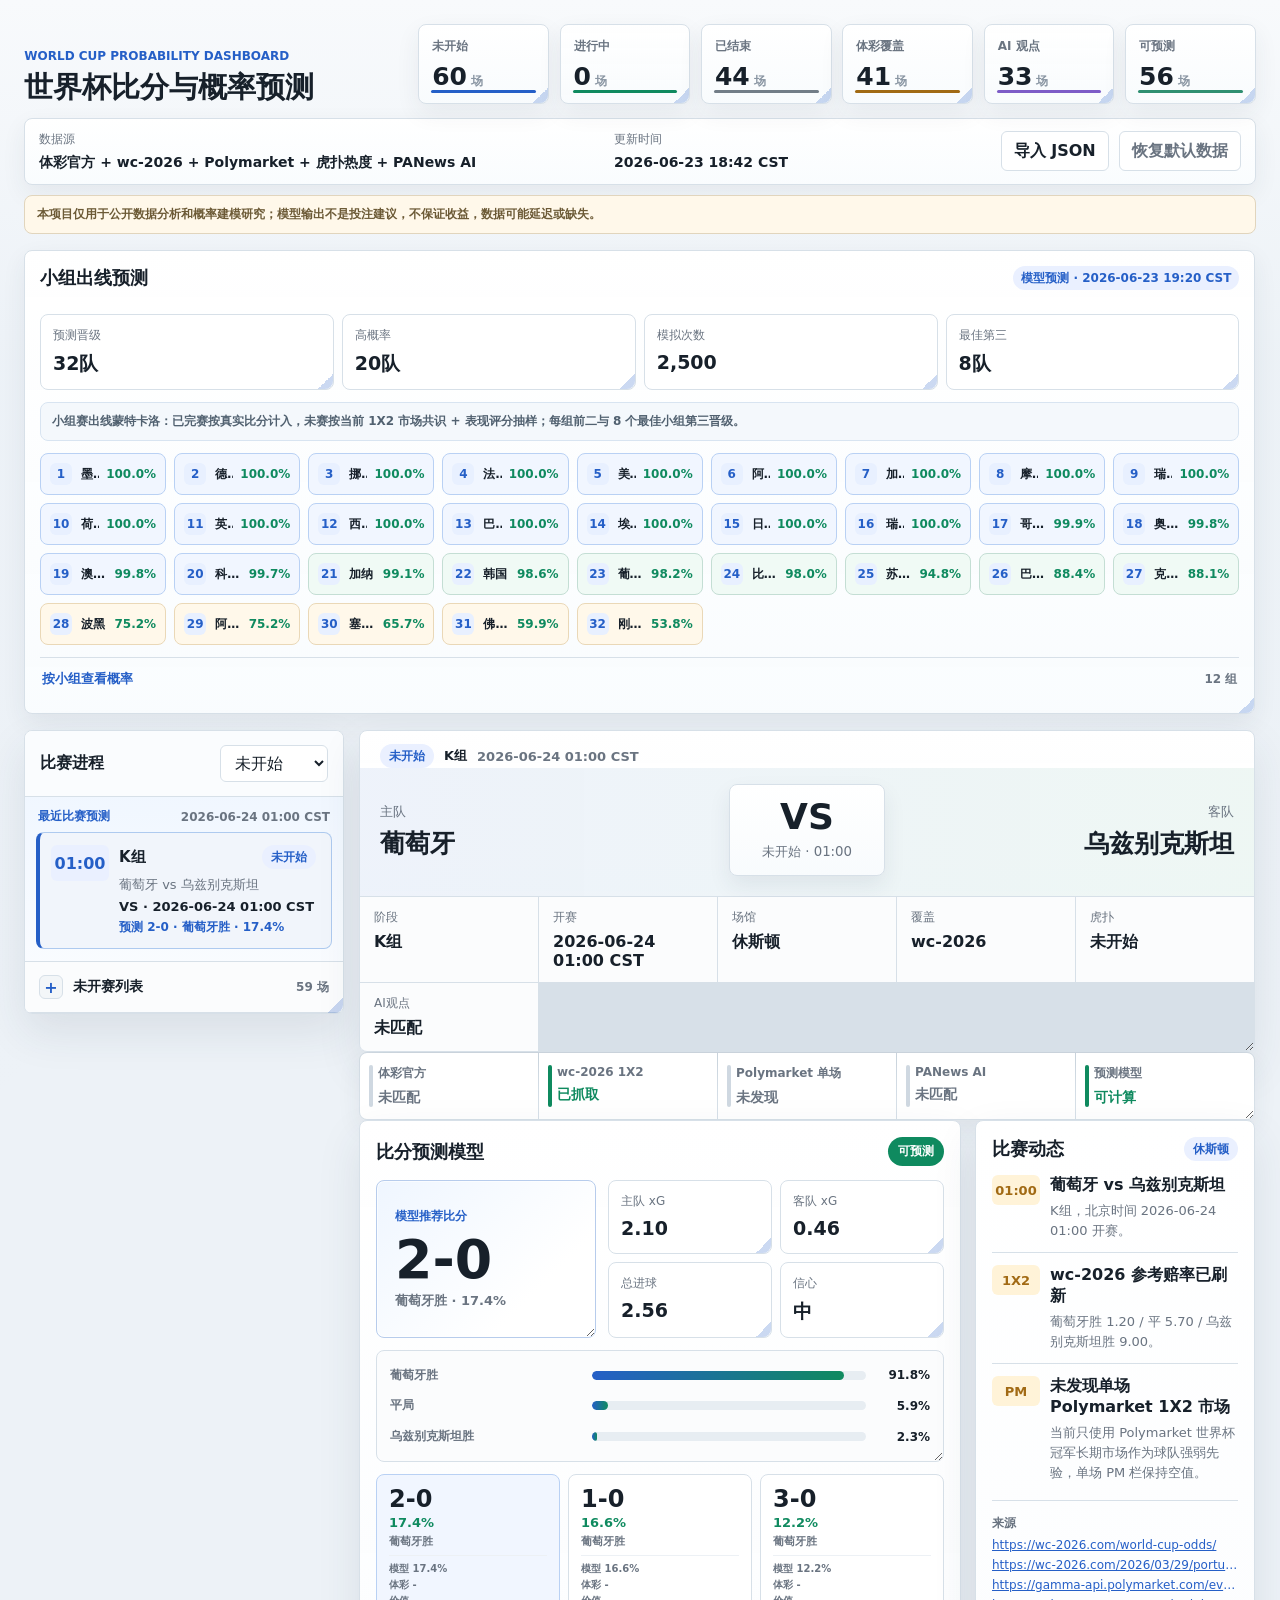
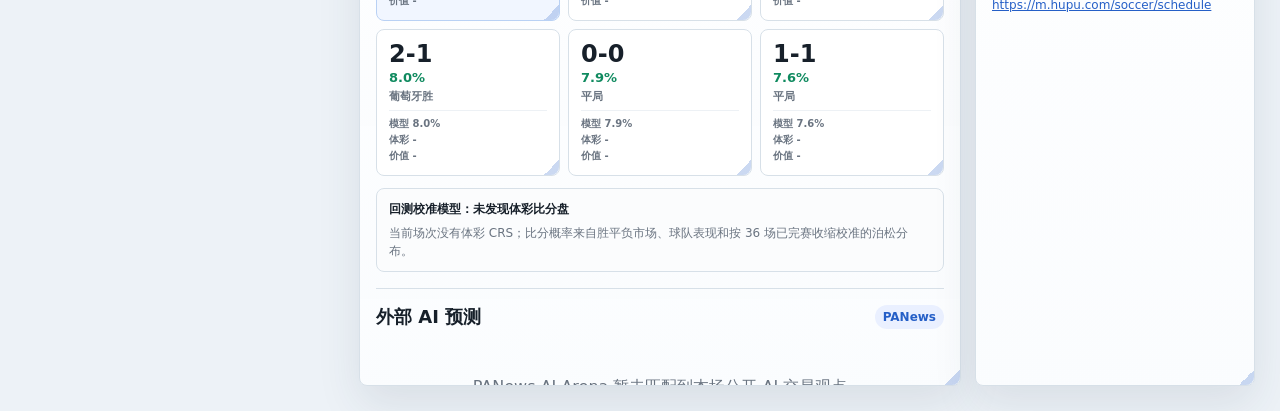
==== commit 9fdad84e: "feat: add qualification projection model and backtest calibration - Calibrate total goals baseline f" ====
--- a/web/index.html
+++ b/web/index.html
@@ -4,7 +4,7 @@
     <meta charset="utf-8" />
     <meta name="viewport" content="width=device-width, initial-scale=1" />
     <title>世界杯概率预测看板</title>
-    <link rel="stylesheet" href="./styles.css?v=20260619-fluid-resize" />
+    <link rel="stylesheet" href="./styles.css?v=20260621-qualification-model" />
   </head>
   <body>
     <main class="shell">
@@ -36,6 +36,8 @@
         本项目仅用于公开数据分析和概率建模研究；模型输出不是投注建议，不保证收益，数据可能延迟或缺失。
       </section>
 
+      <section id="qualificationPanel" class="qualification-panel" aria-label="出线预测"></section>
+
       <section class="workspace">
         <aside class="match-list" aria-label="比赛列表">
           <div class="panel-heading">
@@ -56,7 +58,7 @@
       </section>
     </main>
 
-    <script src="./data/matches.js?v=20260619-fluid-resize"></script>
-    <script src="./app.js?v=20260619-fluid-resize"></script>
+    <script src="./data/matches.js?v=20260621-qualification-model"></script>
+    <script src="./app.js?v=20260621-qualification-model"></script>
   </body>
 </html>
--- a/web/styles.css
+++ b/web/styles.css
@@ -107,6 +107,7 @@
 }
 
 .summary-item,
+.qualification-panel,
 .match-list,
 .detail-card,
 .odds-panel,
@@ -128,6 +129,7 @@
 }
 
 .summary-item::-webkit-resizer,
+.qualification-panel::-webkit-resizer,
 .match-list::-webkit-resizer,
 .odds-panel::-webkit-resizer,
 .timeline-panel::-webkit-resizer,
@@ -238,6 +240,204 @@
   font-size: 12px;
   font-weight: 700;
   line-height: 1.45;
+}
+
+.qualification-panel {
+  display: grid;
+  gap: 12px;
+  margin: 0 0 16px;
+  padding: 15px;
+  border: 1px solid var(--line);
+  border-radius: 8px;
+  background:
+    linear-gradient(180deg, rgba(255, 255, 255, 0.96), rgba(249, 252, 254, 0.94)),
+    var(--panel-solid);
+  box-shadow: var(--shadow-soft), var(--shadow-inset);
+  overflow: auto;
+  resize: vertical;
+  max-height: min(760px, 72vh);
+  container-type: inline-size;
+}
+
+.qualification-summary {
+  display: grid;
+  grid-template-columns: repeat(auto-fit, minmax(120px, 1fr));
+  gap: 8px;
+}
+
+.qualification-note {
+  padding: 10px 11px;
+  border: 1px solid #d8e4f1;
+  border-radius: 8px;
+  background: #f4f8fc;
+  color: #516170;
+  font-size: 12px;
+  font-weight: 700;
+  line-height: 1.45;
+}
+
+.qualified-chip-grid {
+  display: grid;
+  grid-template-columns: repeat(auto-fit, minmax(122px, 1fr));
+  gap: 8px;
+}
+
+.qualified-chip {
+  display: grid;
+  grid-template-columns: 24px minmax(0, 1fr) auto;
+  gap: 7px;
+  align-items: center;
+  min-height: 42px;
+  padding: 8px 9px;
+  border: 1px solid var(--line);
+  border-radius: 8px;
+  background: white;
+  font-size: 12px;
+}
+
+.qualified-chip.locked {
+  border-color: #b9d1f4;
+  background: #f1f6ff;
+}
+
+.qualified-chip.strong {
+  border-color: #c4ded4;
+  background: #f0faf5;
+}
+
+.qualified-chip.bubble {
+  border-color: #ead8b7;
+  background: #fff8ea;
+}
+
+.qualified-chip span {
+  display: inline-grid;
+  place-items: center;
+  width: 22px;
+  height: 22px;
+  border-radius: 6px;
+  color: var(--blue);
+  background: #e8f0ff;
+  font-weight: 900;
+}
+
+.qualified-chip strong {
+  overflow: hidden;
+  text-overflow: ellipsis;
+  white-space: nowrap;
+}
+
+.qualified-chip em {
+  color: var(--green);
+  font-style: normal;
+  font-weight: 900;
+}
+
+.qualification-groups {
+  border-top: 1px solid var(--line);
+  padding-top: 2px;
+}
+
+.qualification-groups summary {
+  display: flex;
+  align-items: center;
+  justify-content: space-between;
+  gap: 12px;
+  padding: 10px 2px;
+  color: var(--blue);
+  cursor: pointer;
+  font-size: 13px;
+  font-weight: 900;
+  list-style: none;
+}
+
+.qualification-groups summary::-webkit-details-marker {
+  display: none;
+}
+
+.qualification-groups summary strong {
+  color: var(--muted);
+  font-size: 12px;
+}
+
+.qualification-group-grid {
+  display: grid;
+  grid-template-columns: repeat(auto-fit, minmax(260px, 1fr));
+  gap: 10px;
+  padding-top: 6px;
+}
+
+.qualification-group-card {
+  display: grid;
+  gap: 9px;
+  min-width: 0;
+  padding: 12px;
+  border: 1px solid var(--line);
+  border-radius: 8px;
+  background: #fbfcfd;
+}
+
+.qualification-group-card h3 {
+  margin: 0;
+  font-size: 15px;
+}
+
+.qualification-team-list {
+  display: grid;
+  gap: 7px;
+}
+
+.qualification-team-row {
+  display: grid;
+  grid-template-columns: 22px minmax(76px, 1fr) minmax(70px, auto) minmax(72px, 0.8fr) 48px;
+  gap: 7px;
+  align-items: center;
+  min-height: 30px;
+  color: var(--muted);
+  font-size: 12px;
+}
+
+.qualification-team-row > span {
+  display: inline-grid;
+  place-items: center;
+  width: 20px;
+  height: 20px;
+  border-radius: 5px;
+  color: var(--blue);
+  background: #e8f0ff;
+  font-weight: 900;
+}
+
+.qualification-team-row strong {
+  overflow: hidden;
+  color: var(--ink);
+  text-overflow: ellipsis;
+  white-space: nowrap;
+}
+
+.qualification-team-row em {
+  font-style: normal;
+  font-weight: 800;
+  white-space: nowrap;
+}
+
+.qualification-team-row b {
+  color: var(--green);
+  text-align: right;
+}
+
+.qualification-prob {
+  height: 8px;
+  overflow: hidden;
+  border-radius: 999px;
+  background: #e7edf2;
+}
+
+.qualification-prob span {
+  display: block;
+  height: 100%;
+  border-radius: inherit;
+  background: linear-gradient(90deg, var(--green), var(--blue));
 }
 
 .file-button,
@@ -1836,6 +2036,15 @@
     grid-template-columns: minmax(74px, 0.7fr) minmax(96px, 1fr) 48px;
   }
 
+  .qualification-team-row {
+    grid-template-columns: 22px minmax(74px, 1fr) 50px;
+  }
+
+  .qualification-team-row em,
+  .qualification-prob {
+    display: none;
+  }
+
   .detail-head {
     grid-template-columns: 1fr;
   }
@@ -1883,6 +2092,7 @@
   }
 
   .summary-item,
+  .qualification-panel,
   .match-list,
   .detail-card,
   .odds-panel,
